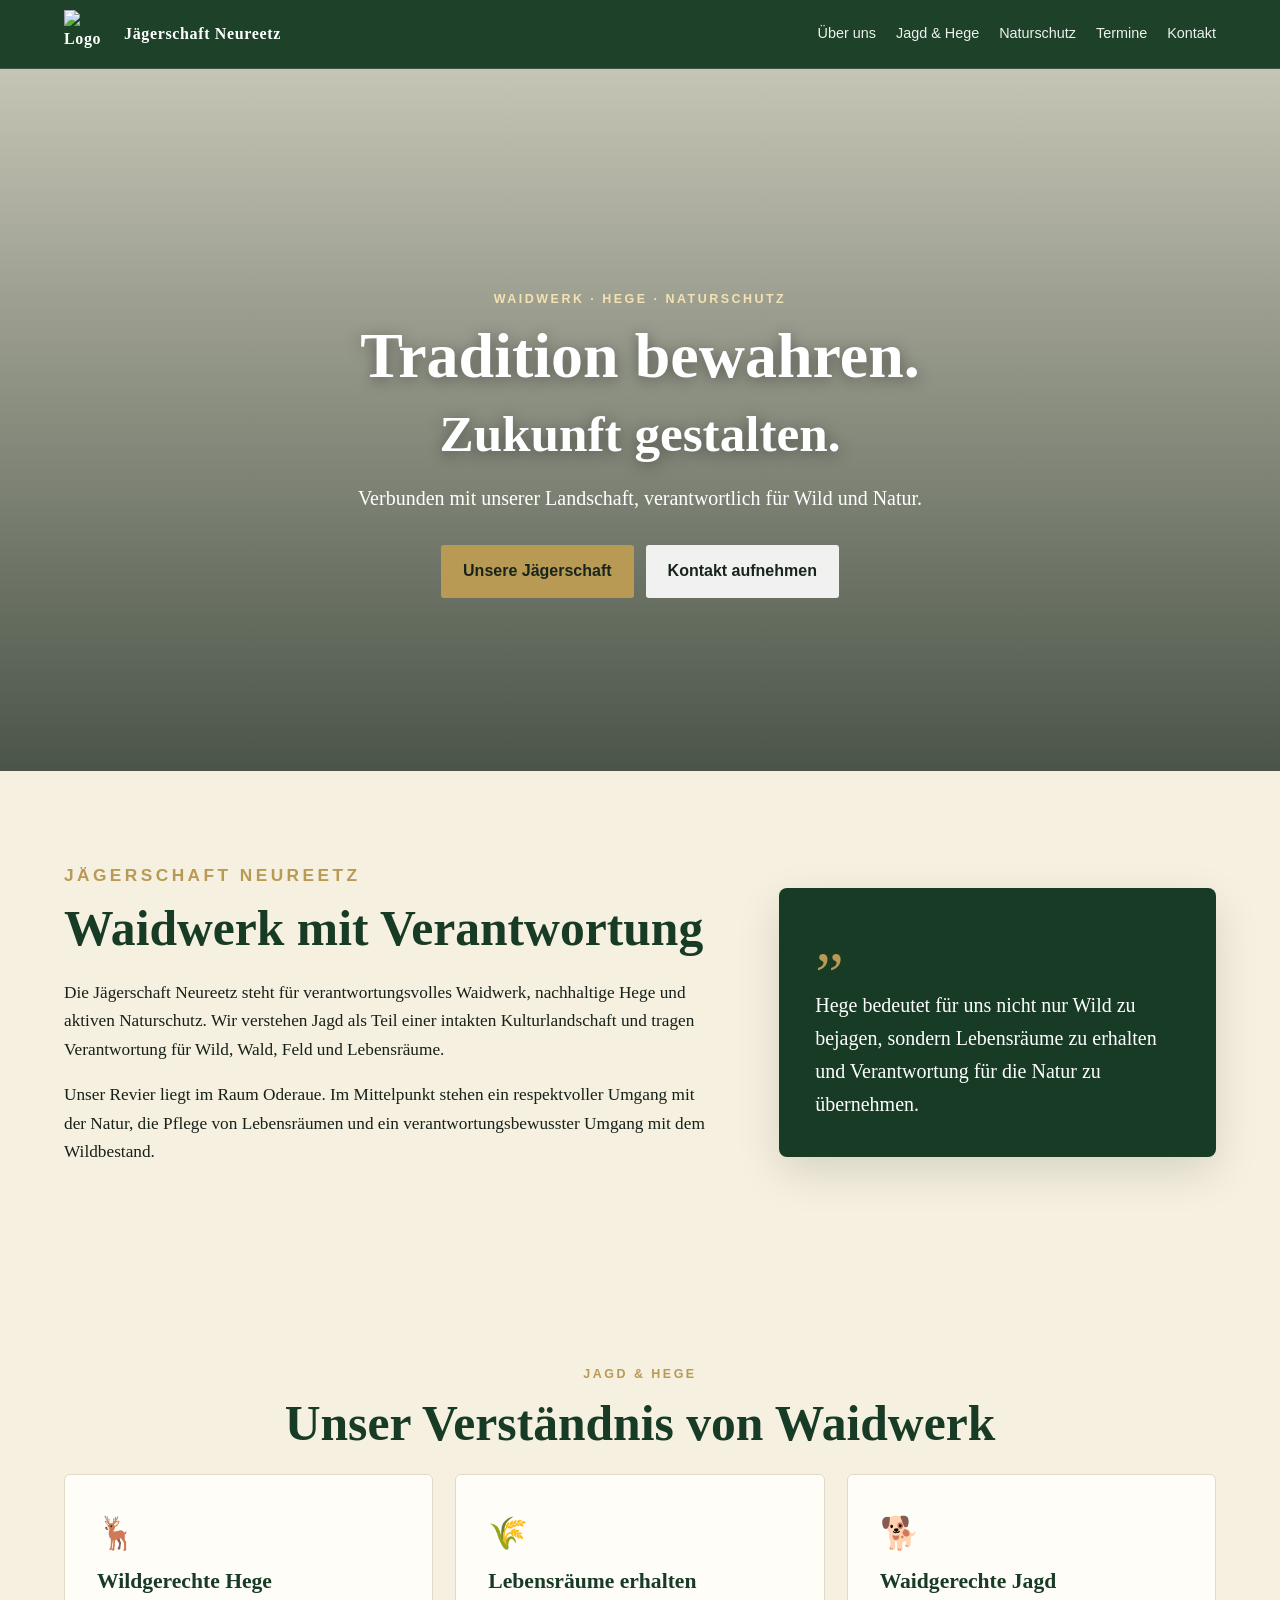
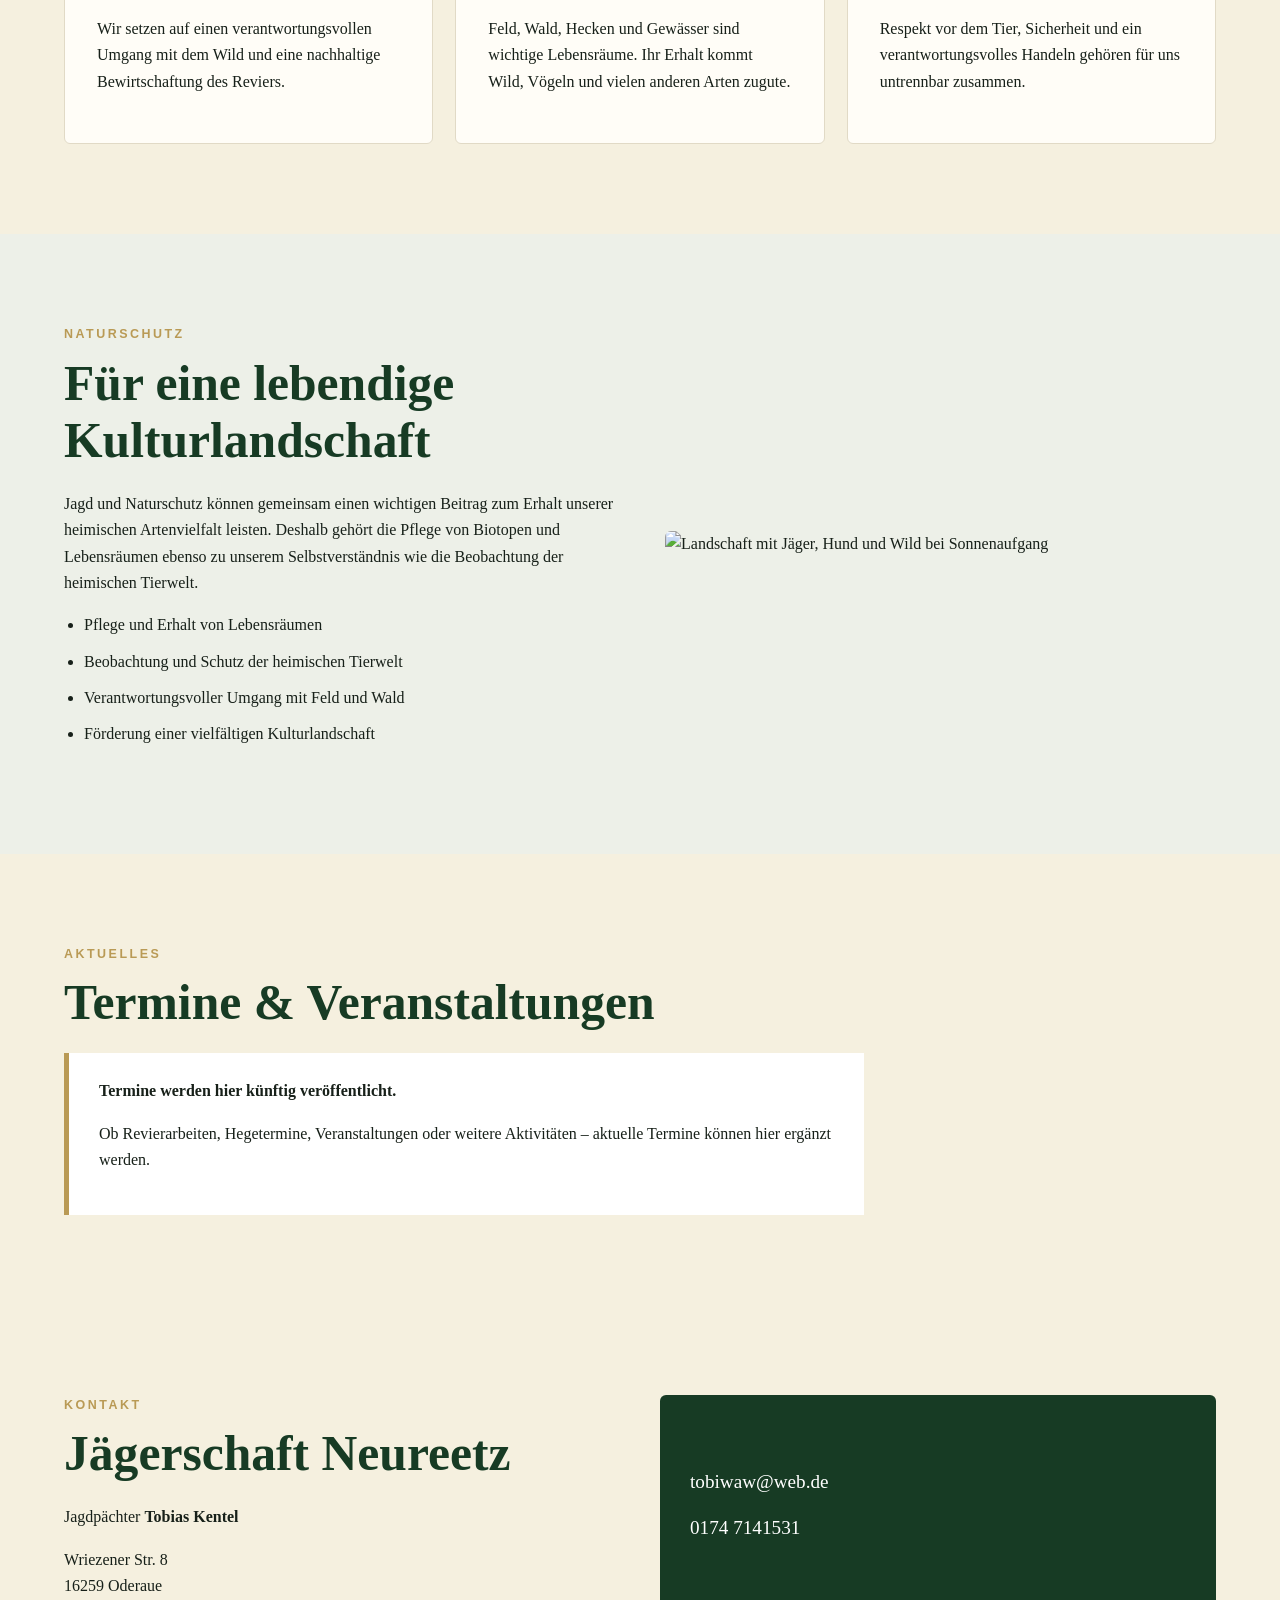
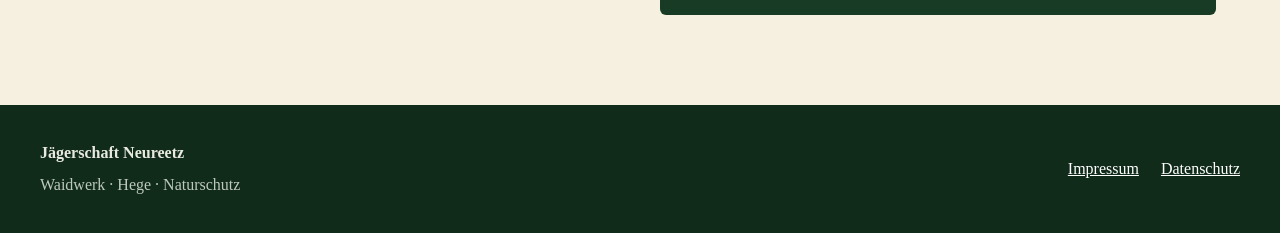
==== index.html @ e92ba6ed "Add files via upload" ====
<!doctype html>
<html lang="de">
<head>
  <meta charset="utf-8">
  <meta name="viewport" content="width=device-width, initial-scale=1">
  <meta name="description" content="Jägerschaft Neureetz – Waidwerk, Hege und Naturschutz in Oderaue.">
  <title>Jägerschaft Neureetz | Waidwerk · Hege · Naturschutz</title>
  <link rel="stylesheet" href="style.css">
</head>
<body>
<header class="site-header">
  <div class="nav-wrap">
    <a class="brand" href="#start">
      <img src="assets/logo.png" alt="Logo der Jägerschaft Neureetz">
      <span>Jägerschaft Neureetz</span>
    </a>
    <nav aria-label="Hauptnavigation">
      <a href="#ueber-uns">Über uns</a>
      <a href="#hege">Jagd &amp; Hege</a>
      <a href="#naturschutz">Naturschutz</a>
      <a href="#termine">Termine</a>
      <a href="#kontakt">Kontakt</a>
    </nav>
  </div>
</header>

<main>
<section id="start" class="hero">
  <div class="hero-overlay"></div>
  <div class="hero-content">
    <img class="hero-logo" src="assets/logo.png" alt="">
    <p class="eyebrow">WAIDWERK · HEGE · NATURSCHUTZ</p>
    <h1>Tradition bewahren.<br><span>Zukunft gestalten.</span></h1>
    <p class="lead">Verbunden mit unserer Landschaft, verantwortlich für Wild und Natur.</p>
    <div class="buttons">
      <a class="button" href="#ueber-uns">Unsere Jägerschaft</a>
      <a class="button button-light" href="#kontakt">Kontakt aufnehmen</a>
    </div>
  </div>
</section>

<section id="ueber-uns" class="section intro">
  <div>
    <p class="eyebrow">Jägerschaft Neureetz</p>
    <h2>Waidwerk mit Verantwortung</h2>
    <p>Die Jägerschaft Neureetz steht für verantwortungsvolles Waidwerk, nachhaltige Hege und aktiven Naturschutz. Wir verstehen Jagd als Teil einer intakten Kulturlandschaft und tragen Verantwortung für Wild, Wald, Feld und Lebensräume.</p>
    <p>Unser Revier liegt im Raum Oderaue. Im Mittelpunkt stehen ein respektvoller Umgang mit der Natur, die Pflege von Lebensräumen und ein verantwortungsbewusster Umgang mit dem Wildbestand.</p>
  </div>
  <aside class="quote-card">
    <span>„</span>
    <p>Hege bedeutet für uns nicht nur Wild zu bejagen, sondern Lebensräume zu erhalten und Verantwortung für die Natur zu übernehmen.</p>
  </aside>
</section>

<section id="hege" class="section cards-section">
  <p class="eyebrow">Jagd &amp; Hege</p>
  <h2>Unser Verständnis von Waidwerk</h2>
  <div class="cards">
    <article class="card">
      <div class="icon">🦌</div>
      <h3>Wildgerechte Hege</h3>
      <p>Wir setzen auf einen verantwortungsvollen Umgang mit dem Wild und eine nachhaltige Bewirtschaftung des Reviers.</p>
    </article>
    <article class="card">
      <div class="icon">🌾</div>
      <h3>Lebensräume erhalten</h3>
      <p>Feld, Wald, Hecken und Gewässer sind wichtige Lebensräume. Ihr Erhalt kommt Wild, Vögeln und vielen anderen Arten zugute.</p>
    </article>
    <article class="card">
      <div class="icon">🐕</div>
      <h3>Waidgerechte Jagd</h3>
      <p>Respekt vor dem Tier, Sicherheit und ein verantwortungsvolles Handeln gehören für uns untrennbar zusammen.</p>
    </article>
  </div>
</section>

<section id="naturschutz" class="section nature">
  <div class="nature-text">
    <p class="eyebrow">Naturschutz</p>
    <h2>Für eine lebendige Kulturlandschaft</h2>
    <p>Jagd und Naturschutz können gemeinsam einen wichtigen Beitrag zum Erhalt unserer heimischen Artenvielfalt leisten. Deshalb gehört die Pflege von Biotopen und Lebensräumen ebenso zu unserem Selbstverständnis wie die Beobachtung der heimischen Tierwelt.</p>
    <ul>
      <li>Pflege und Erhalt von Lebensräumen</li>
      <li>Beobachtung und Schutz der heimischen Tierwelt</li>
      <li>Verantwortungsvoller Umgang mit Feld und Wald</li>
      <li>Förderung einer vielfältigen Kulturlandschaft</li>
    </ul>
  </div>
  <div class="nature-image">
    <img src="assets/hero.png" alt="Landschaft mit Jäger, Hund und Wild bei Sonnenaufgang">
  </div>
</section>

<section id="termine" class="section">
  <p class="eyebrow">Aktuelles</p>
  <h2>Termine &amp; Veranstaltungen</h2>
  <div class="notice">
    <strong>Termine werden hier künftig veröffentlicht.</strong>
    <p>Ob Revierarbeiten, Hegetermine, Veranstaltungen oder weitere Aktivitäten – aktuelle Termine können hier ergänzt werden.</p>
  </div>
</section>

<section id="kontakt" class="section contact">
  <div>
    <p class="eyebrow">Kontakt</p>
    <h2>Jägerschaft Neureetz</h2>
    <p>Jagdpächter <strong>Tobias Kentel</strong></p>
    <p>Wriezener Str. 8<br>16259 Oderaue</p>
  </div>
  <div class="contact-box">
    <a href="mailto:tobiwaw@web.de">tobiwaw@web.de</a>
    <a href="tel:+491747141531">0174 7141531</a>
  </div>
</section>
</main>

<footer>
  <div class="footer-wrap">
    <div>
      <strong>Jägerschaft Neureetz</strong>
      <p>Waidwerk · Hege · Naturschutz</p>
    </div>
    <div class="footer-links">
      <a href="impressum.html">Impressum</a>
      <a href="datenschutz.html">Datenschutz</a>
    </div>
  </div>
</footer>
</body>
</html>
---- style.css ----
:root{
  --green:#173b24;
  --green-2:#254d31;
  --cream:#f5f0df;
  --gold:#b99a55;
  --ink:#172019;
  --muted:#5d665e;
  --white:#fffdf7;
}
*{box-sizing:border-box}
html{scroll-behavior:smooth}
body{margin:0;color:var(--ink);background:var(--cream);font-family:Georgia,"Times New Roman",serif;line-height:1.65}
a{color:inherit}
.site-header{position:sticky;top:0;z-index:20;background:rgba(23,59,36,.97);color:white;border-bottom:1px solid rgba(255,255,255,.12)}
.nav-wrap{max-width:1200px;margin:auto;padding:10px 24px;display:flex;align-items:center;justify-content:space-between;gap:24px}
.brand{display:flex;align-items:center;gap:12px;text-decoration:none;font-weight:700;letter-spacing:.04em}
.brand img{width:48px;height:48px;object-fit:contain}
nav{display:flex;flex-wrap:wrap;gap:20px;font-family:Arial,sans-serif;font-size:.9rem}
nav a{text-decoration:none;opacity:.92}
nav a:hover{opacity:1;color:#ead9a5}
.hero{min-height:78vh;position:relative;display:grid;place-items:center;text-align:center;background:url("assets/hero.png") center/cover no-repeat;color:white}
.hero-overlay{position:absolute;inset:0;background:linear-gradient(180deg,rgba(8,24,13,.2),rgba(8,24,13,.72))}
.hero-content{position:relative;max-width:900px;padding:70px 24px}
.hero-logo{width:min(270px,55vw);filter:drop-shadow(0 5px 14px rgba(0,0,0,.45))}
.eyebrow{font-family:Arial,sans-serif;font-size:.78rem;letter-spacing:.2em;font-weight:700;text-transform:uppercase;color:var(--gold);margin:0 0 10px}
.hero .eyebrow{color:#f2e2b4;margin-top:20px}
h1,h2,h3{line-height:1.15;margin-top:0}
h1{font-size:clamp(2.3rem,5vw,4.7rem);margin-bottom:16px;text-shadow:0 3px 15px rgba(0,0,0,.4)}
h1 span{font-size:.8em}
h2{font-size:clamp(2rem,4vw,3.1rem);color:var(--green);margin-bottom:22px}
h3{color:var(--green);font-size:1.35rem}
.lead{font-size:1.25rem;max-width:700px;margin:0 auto 30px}
.buttons{display:flex;justify-content:center;gap:12px;flex-wrap:wrap}
.button{display:inline-block;padding:13px 22px;background:var(--gold);color:#18251b;text-decoration:none;font-family:Arial,sans-serif;font-weight:700;border-radius:3px}
.button-light{background:rgba(255,255,255,.9)}
.section{max-width:1200px;margin:auto;padding:90px 24px}
.intro{display:grid;grid-template-columns:1.5fr 1fr;gap:60px;align-items:center}
.intro p{font-size:1.08rem}
.quote-card{background:var(--green);color:white;padding:36px;border-radius:8px;box-shadow:0 15px 45px rgba(0,0,0,.12)}
.quote-card span{font-size:4rem;line-height:.5;color:var(--gold)}
.quote-card p{font-size:1.25rem;margin-bottom:0}
.cards-section{text-align:center}
.cards{display:grid;grid-template-columns:repeat(3,1fr);gap:22px;text-align:left}
.card{background:var(--white);padding:32px;border:1px solid #e1dac6;border-radius:6px}
.icon{font-size:2rem;margin-bottom:10px}
.nature{display:grid;grid-template-columns:1fr 1fr;gap:50px;align-items:center;background:#edf0e8;max-width:none;padding-left:max(24px,calc((100vw - 1200px)/2 + 24px));padding-right:max(24px,calc((100vw - 1200px)/2 + 24px))}
.nature-text ul{padding-left:20px}
.nature-text li{margin:10px 0}
.nature-image img{width:100%;height:100%;max-height:520px;object-fit:cover;border-radius:6px}
.notice{background:white;border-left:5px solid var(--gold);padding:25px 30px;max-width:800px}
.contact{display:grid;grid-template-columns:1fr 1fr;gap:40px}
.contact-box{background:var(--green);color:white;padding:30px;border-radius:6px;display:flex;flex-direction:column;justify-content:center;gap:14px}
.contact-box a{font-size:1.2rem;color:white;text-decoration:none}
footer{background:#102b1a;color:#e9eadf;padding:35px 24px}
.footer-wrap{max-width:1200px;margin:auto;display:flex;justify-content:space-between;gap:30px}
.footer-wrap p{margin:5px 0 0;color:#bfc8bf}
.footer-links{display:flex;gap:22px;align-items:center}
.footer-links a{color:white}
@media(max-width:800px){
  .nav-wrap{align-items:flex-start}.brand span{display:none}nav{gap:10px;font-size:.78rem}
  .hero{min-height:72vh}.intro,.nature,.contact{grid-template-columns:1fr}
  .cards{grid-template-columns:1fr}.section{padding:65px 20px}
  .footer-wrap{flex-direction:column}.footer-links{align-items:flex-start}
}
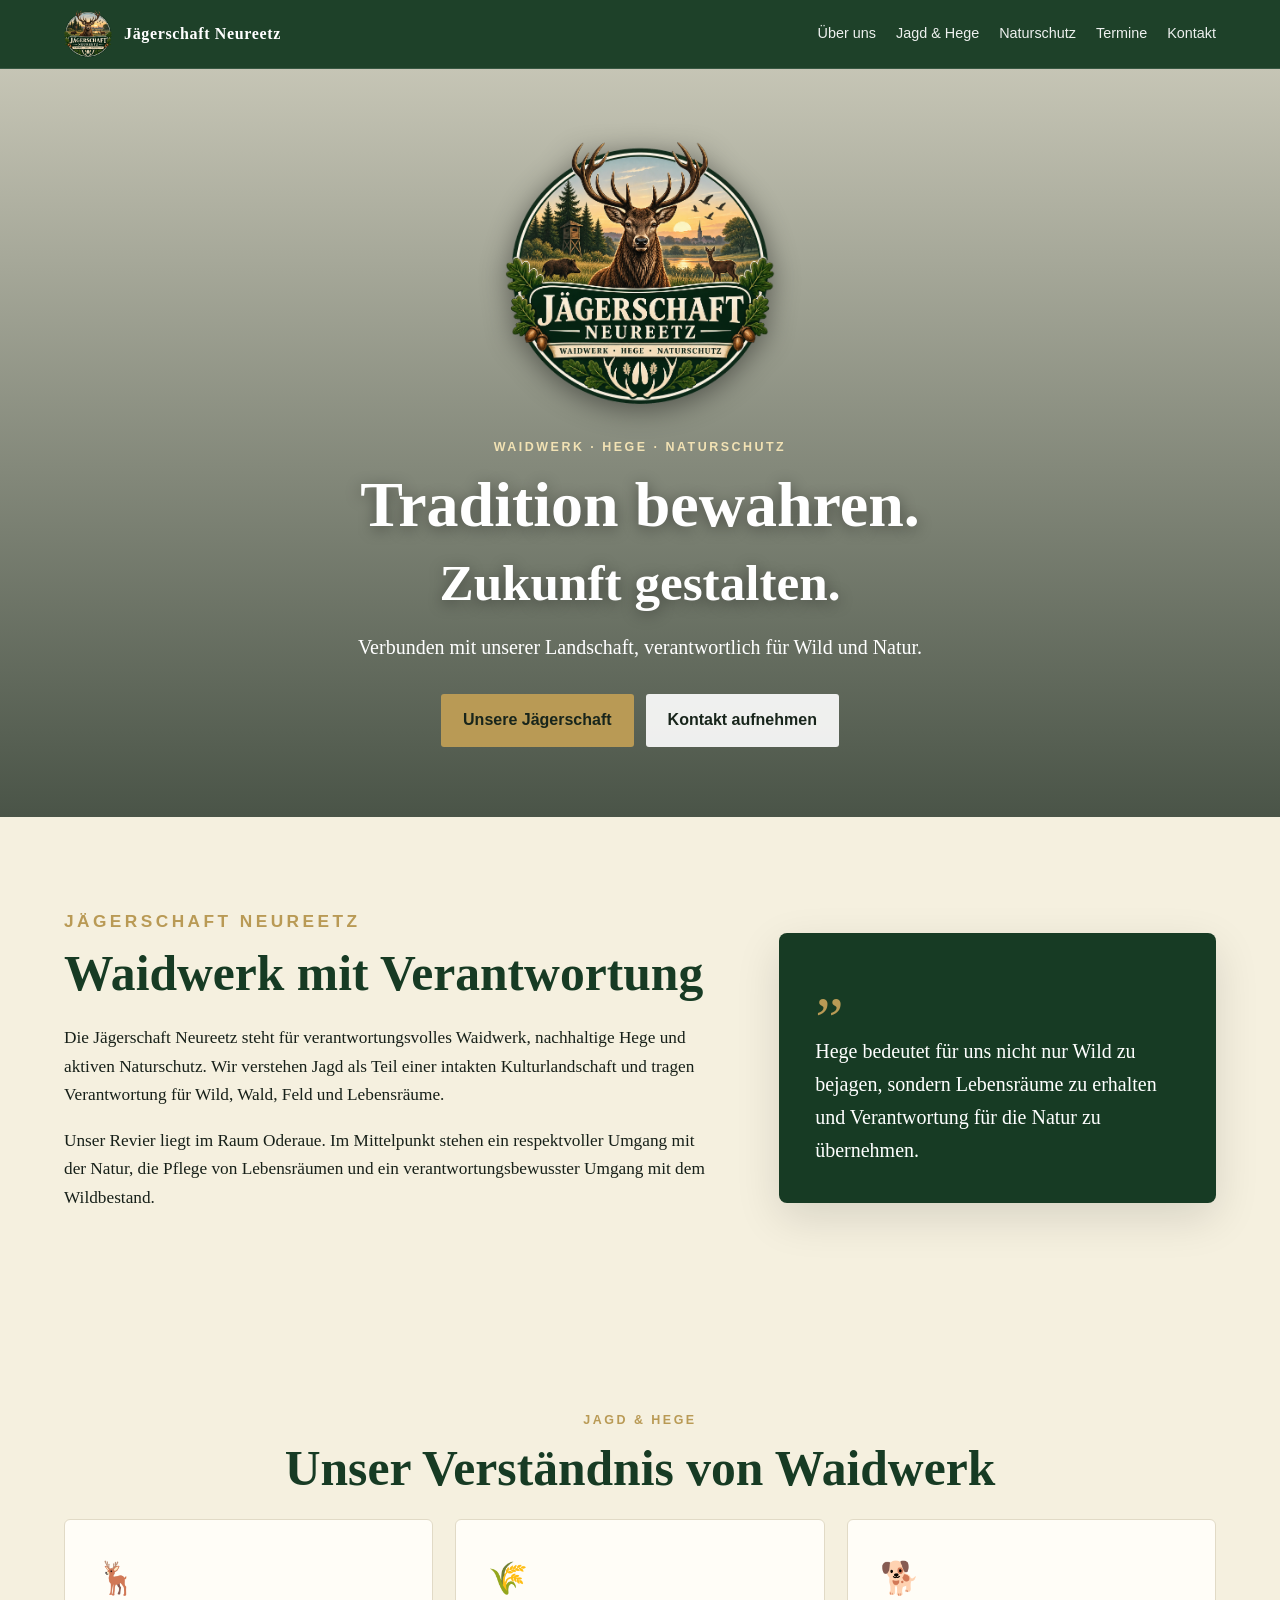
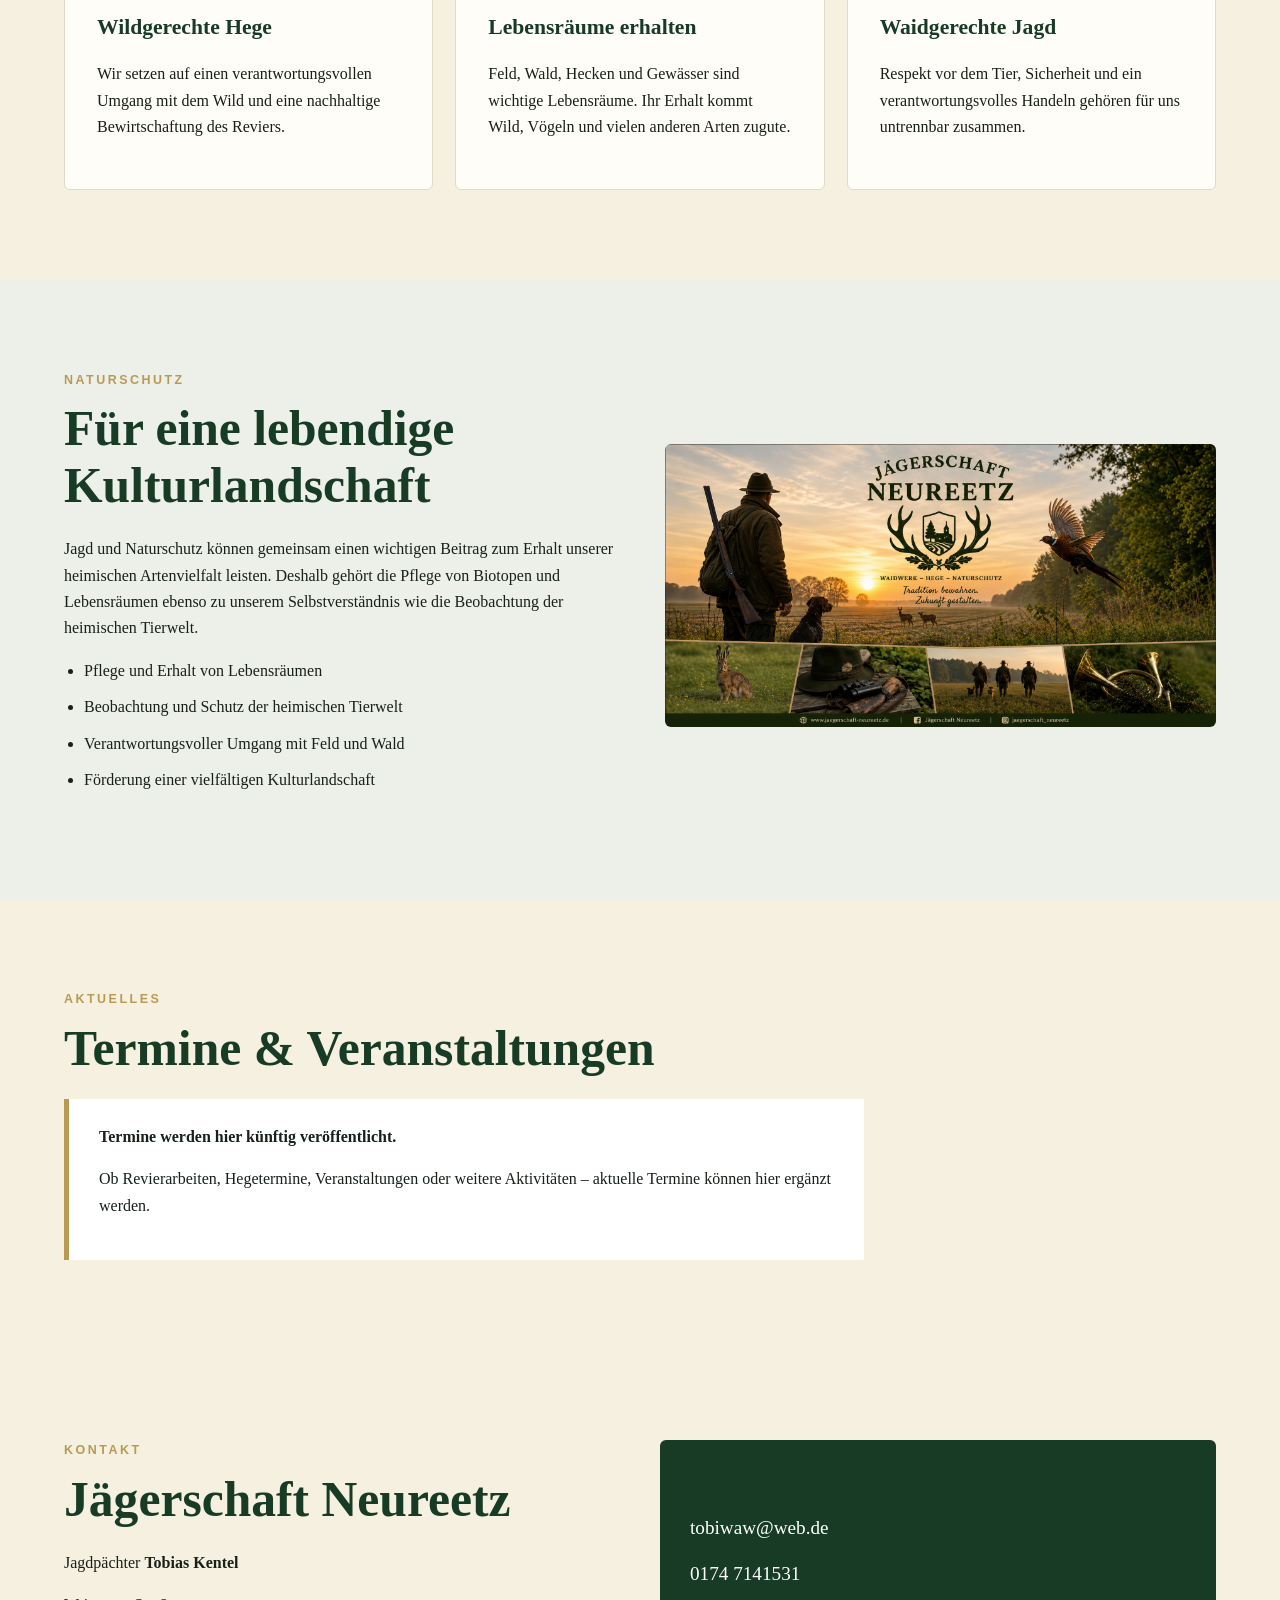
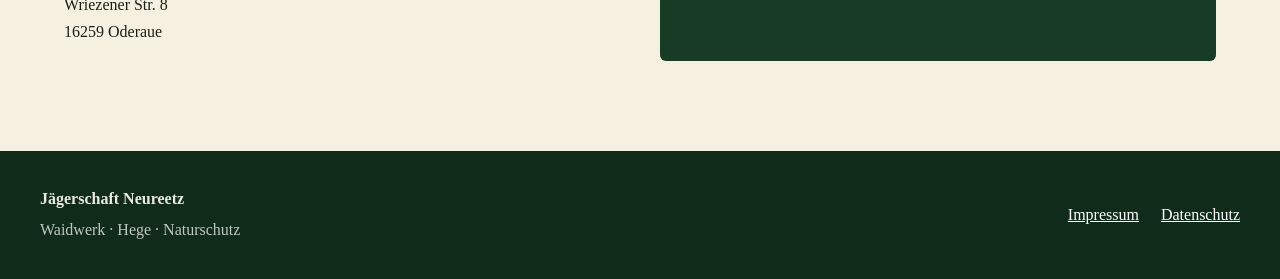
==== commit 9cb82253: "Add files via upload" ====
--- a/index.html
+++ b/index.html
@@ -11,7 +11,7 @@
 <header class="site-header">
   <div class="nav-wrap">
     <a class="brand" href="#start">
-      <img src="assets/logo.png" alt="Logo der Jägerschaft Neureetz">
+      <img src="logo.png" alt="Logo der Jägerschaft Neureetz">
       <span>Jägerschaft Neureetz</span>
     </a>
     <nav aria-label="Hauptnavigation">
@@ -28,7 +28,7 @@
 <section id="start" class="hero">
   <div class="hero-overlay"></div>
   <div class="hero-content">
-    <img class="hero-logo" src="assets/logo.png" alt="">
+    <img class="hero-logo" src="logo.png" alt="">
     <p class="eyebrow">WAIDWERK · HEGE · NATURSCHUTZ</p>
     <h1>Tradition bewahren.<br><span>Zukunft gestalten.</span></h1>
     <p class="lead">Verbunden mit unserer Landschaft, verantwortlich für Wild und Natur.</p>
@@ -87,7 +87,7 @@
     </ul>
   </div>
   <div class="nature-image">
-    <img src="assets/hero.png" alt="Landschaft mit Jäger, Hund und Wild bei Sonnenaufgang">
+    <img src="hero.png" alt="Landschaft mit Jäger, Hund und Wild bei Sonnenaufgang">
   </div>
 </section>
 
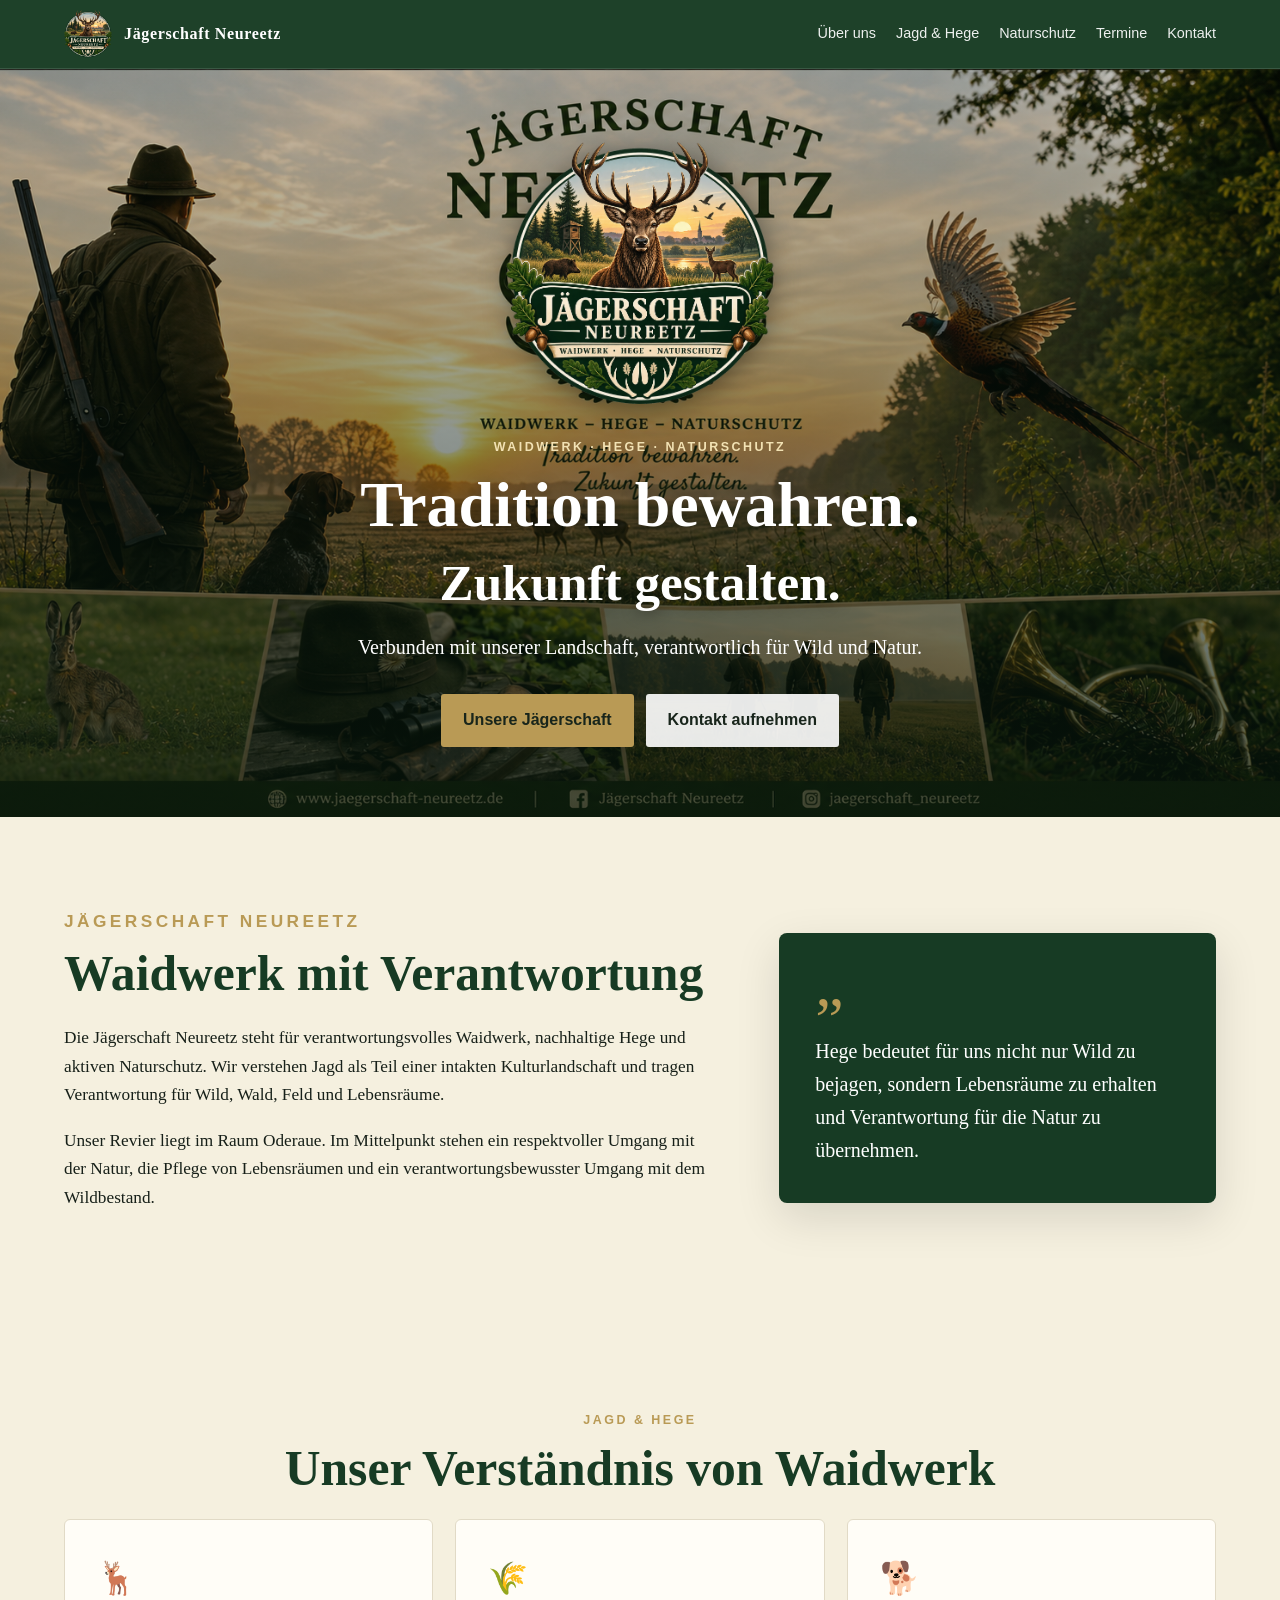
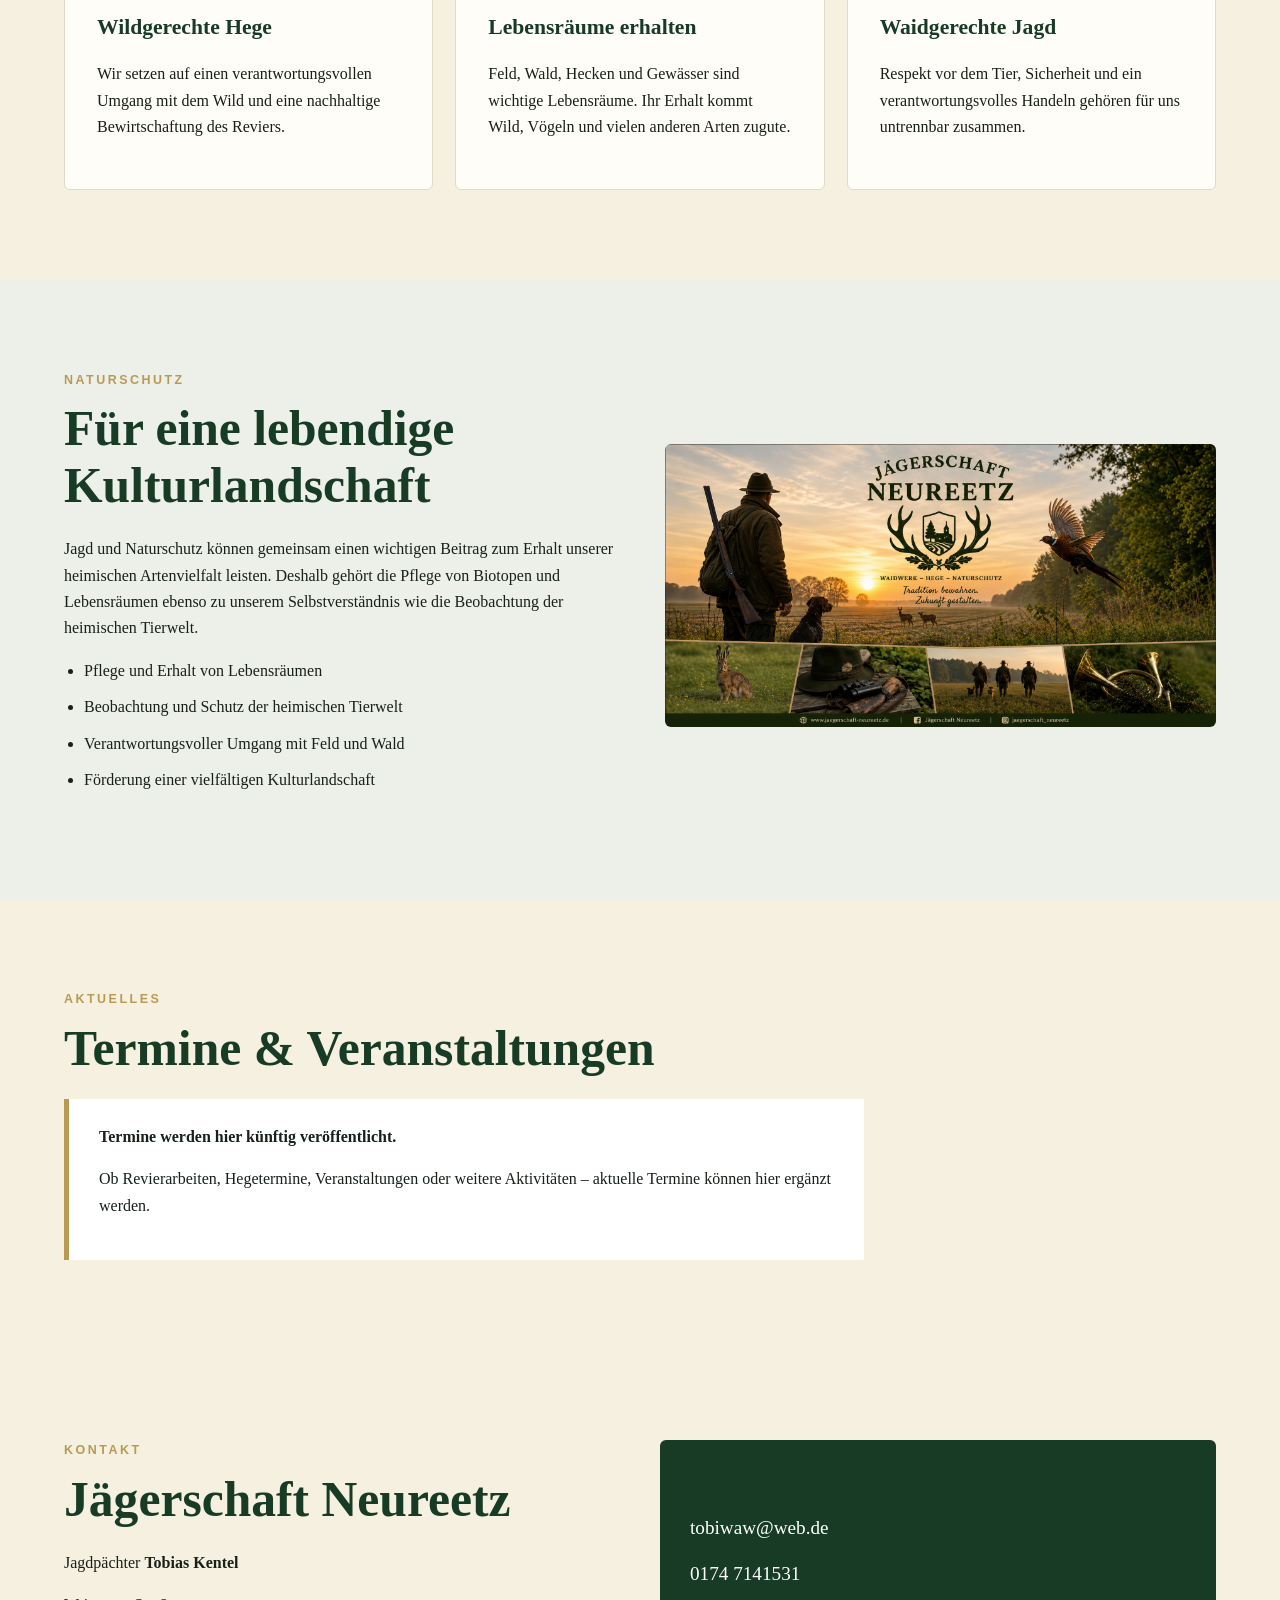
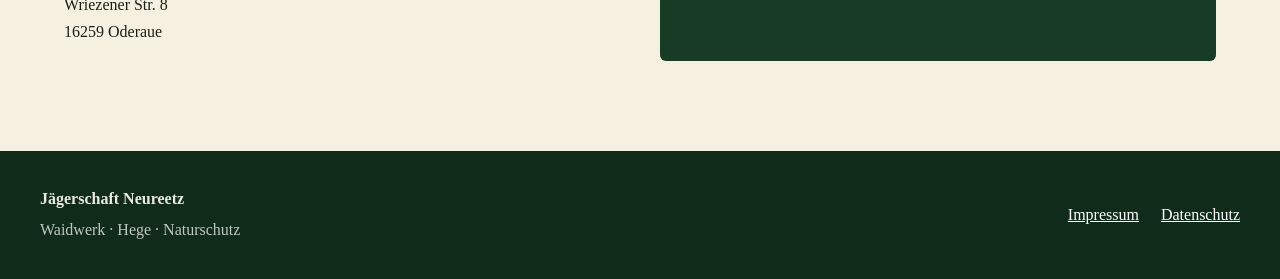
==== commit ccd839ae: "Add files via upload" ====
--- a/index.html
+++ b/index.html
@@ -5,7 +5,7 @@
   <meta name="viewport" content="width=device-width, initial-scale=1">
   <meta name="description" content="Jägerschaft Neureetz – Waidwerk, Hege und Naturschutz in Oderaue.">
   <title>Jägerschaft Neureetz | Waidwerk · Hege · Naturschutz</title>
-  <link rel="stylesheet" href="style.css">
+  <link rel="stylesheet" href="style.css?v=2">
 </head>
 <body>
 <header class="site-header">
@@ -26,6 +26,7 @@
 
 <main>
 <section id="start" class="hero">
+  <img class="hero-bg" src="hero.png" alt="" aria-hidden="true">
   <div class="hero-overlay"></div>
   <div class="hero-content">
     <img class="hero-logo" src="logo.png" alt="">
--- a/style.css
+++ b/style.css
@@ -19,8 +19,8 @@
 nav a{text-decoration:none;opacity:.92}
 nav a:hover{opacity:1;color:#ead9a5}
 .hero{min-height:78vh;position:relative;display:grid;place-items:center;text-align:center;background:url("assets/hero.png") center/cover no-repeat;color:white}
-.hero-overlay{position:absolute;inset:0;background:linear-gradient(180deg,rgba(8,24,13,.2),rgba(8,24,13,.72))}
-.hero-content{position:relative;max-width:900px;padding:70px 24px}
+.hero-bg{position:absolute;inset:0;width:100%;height:100%;object-fit:cover;object-position:center;z-index:0}.hero-overlay{position:absolute;inset:0;background:linear-gradient(180deg,rgba(8,24,13,.2),rgba(8,24,13,.72))}
+.hero-overlay{z-index:1}.hero-content{position:relative;z-index:2;max-width:900px;padding:70px 24px}
 .hero-logo{width:min(270px,55vw);filter:drop-shadow(0 5px 14px rgba(0,0,0,.45))}
 .eyebrow{font-family:Arial,sans-serif;font-size:.78rem;letter-spacing:.2em;font-weight:700;text-transform:uppercase;color:var(--gold);margin:0 0 10px}
 .hero .eyebrow{color:#f2e2b4;margin-top:20px}
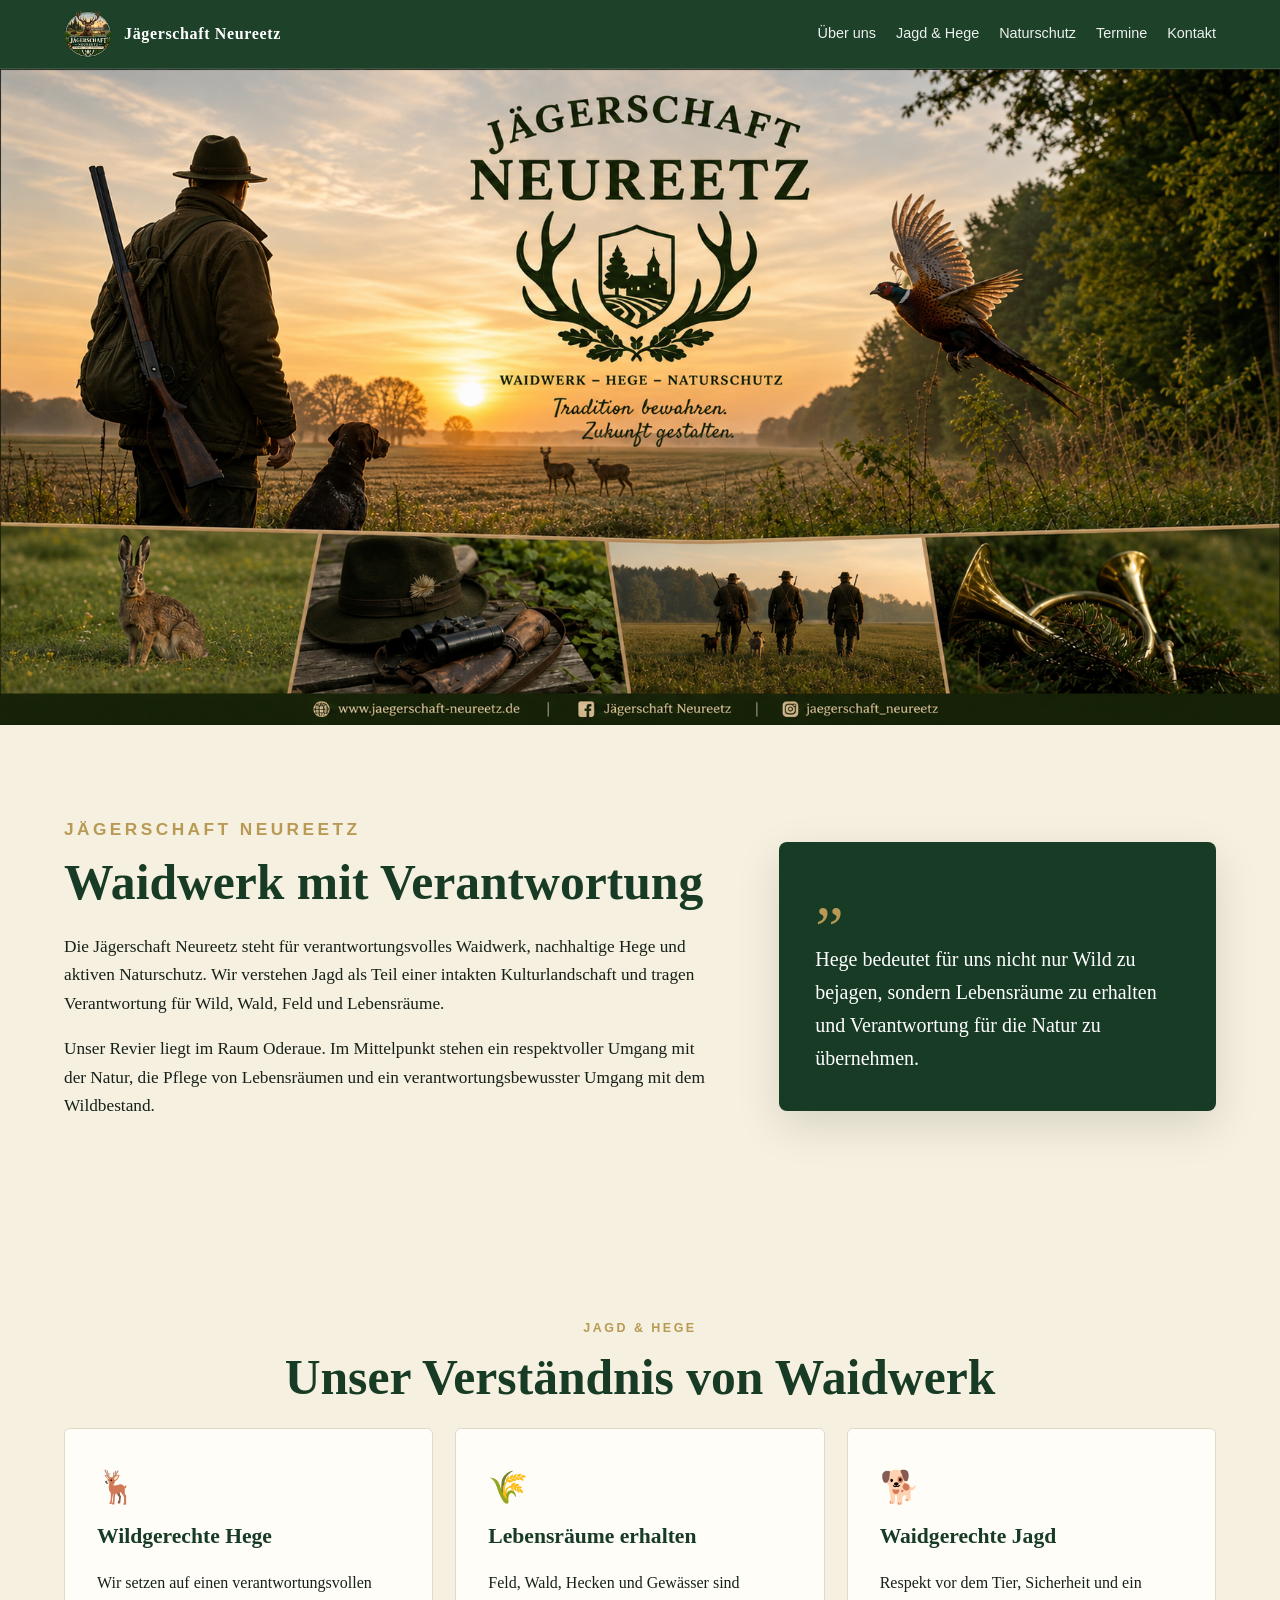
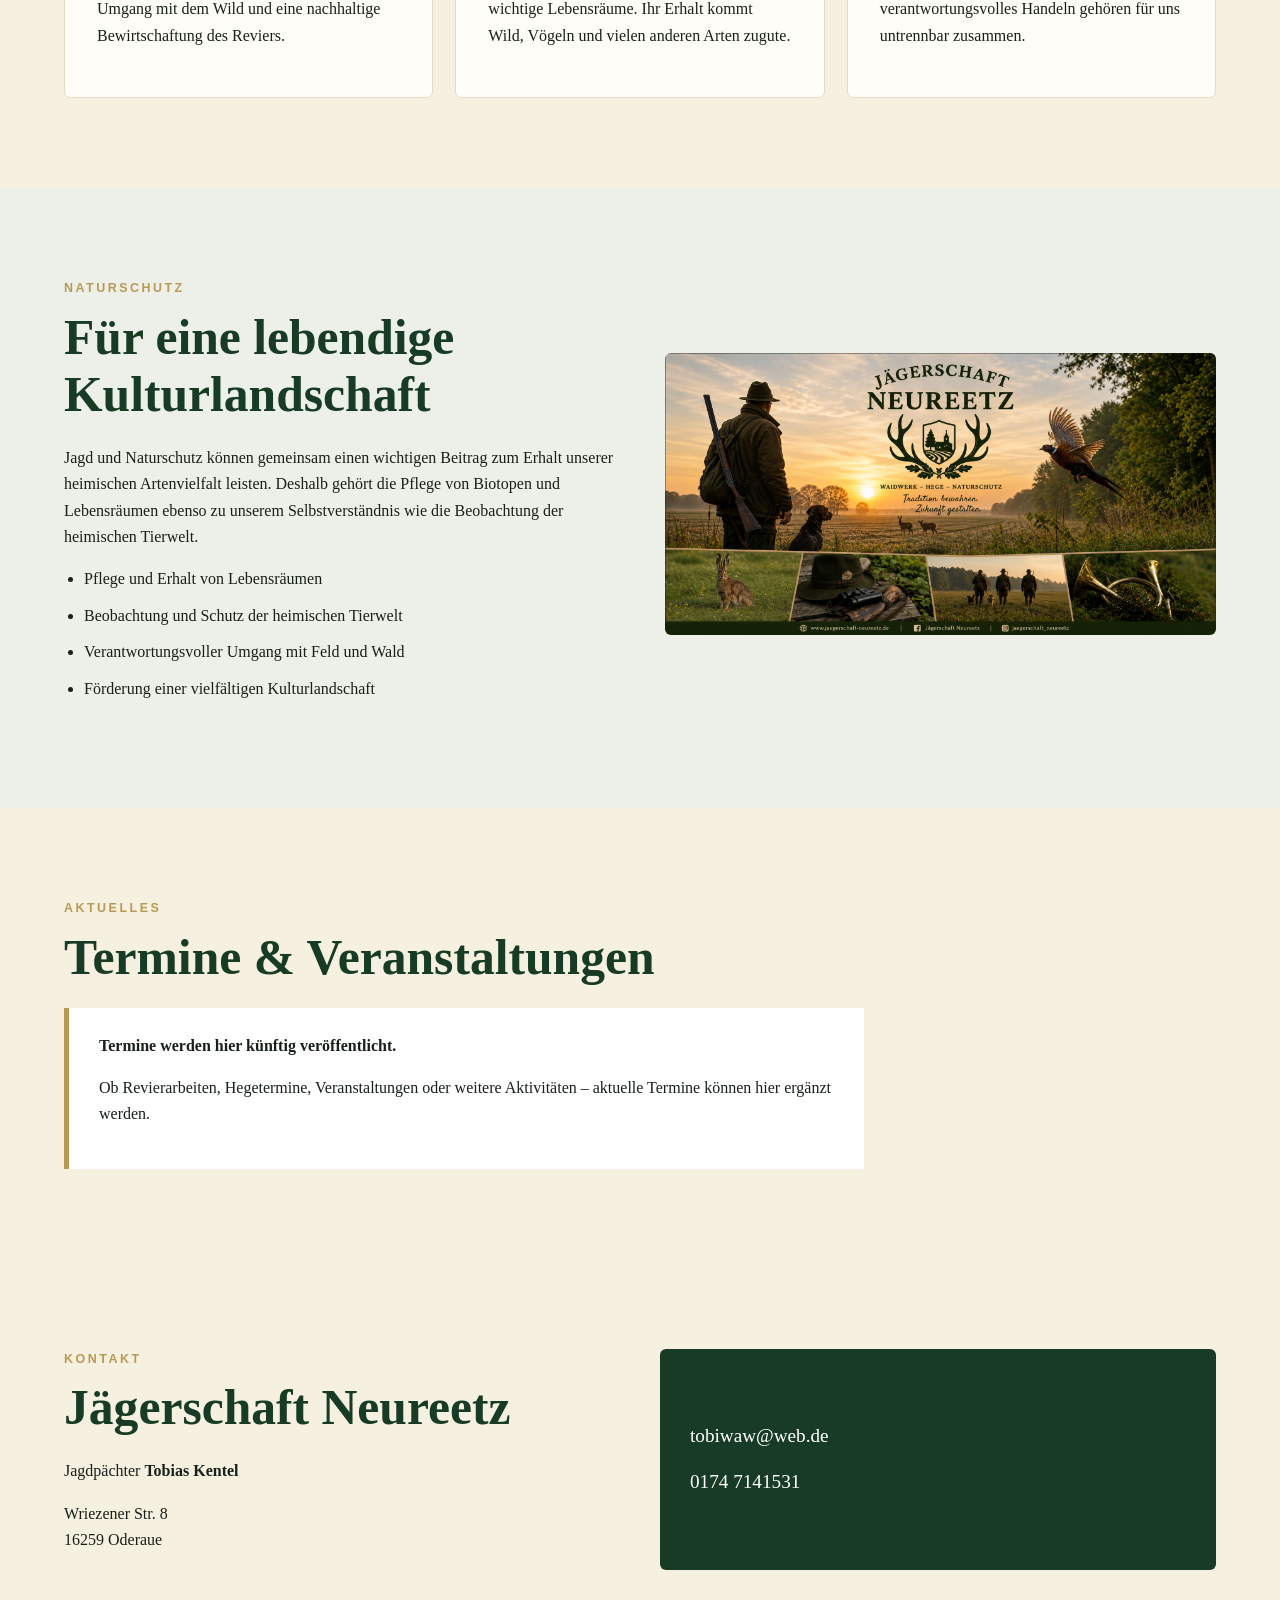
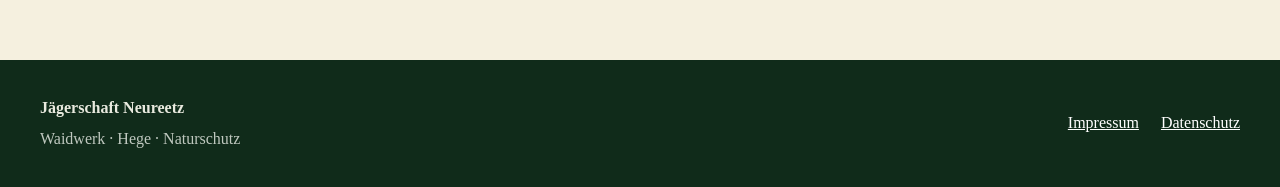
==== commit 5b6bfa72: "Add files via upload" ====
--- a/index.html
+++ b/index.html
@@ -5,7 +5,7 @@
   <meta name="viewport" content="width=device-width, initial-scale=1">
   <meta name="description" content="Jägerschaft Neureetz – Waidwerk, Hege und Naturschutz in Oderaue.">
   <title>Jägerschaft Neureetz | Waidwerk · Hege · Naturschutz</title>
-  <link rel="stylesheet" href="style.css?v=2">
+  <link rel="stylesheet" href="style.css?v=3">
 </head>
 <body>
 <header class="site-header">
@@ -26,18 +26,7 @@
 
 <main>
 <section id="start" class="hero">
-  <img class="hero-bg" src="hero.png" alt="" aria-hidden="true">
-  <div class="hero-overlay"></div>
-  <div class="hero-content">
-    <img class="hero-logo" src="logo.png" alt="">
-    <p class="eyebrow">WAIDWERK · HEGE · NATURSCHUTZ</p>
-    <h1>Tradition bewahren.<br><span>Zukunft gestalten.</span></h1>
-    <p class="lead">Verbunden mit unserer Landschaft, verantwortlich für Wild und Natur.</p>
-    <div class="buttons">
-      <a class="button" href="#ueber-uns">Unsere Jägerschaft</a>
-      <a class="button button-light" href="#kontakt">Kontakt aufnehmen</a>
-    </div>
-  </div>
+  <img class="hero-bg" src="hero.png" alt="Jägerschaft Neureetz – Waidwerk, Hege und Naturschutz">
 </section>
 
 <section id="ueber-uns" class="section intro">
--- a/style.css
+++ b/style.css
@@ -18,21 +18,12 @@
 nav{display:flex;flex-wrap:wrap;gap:20px;font-family:Arial,sans-serif;font-size:.9rem}
 nav a{text-decoration:none;opacity:.92}
 nav a:hover{opacity:1;color:#ead9a5}
-.hero{min-height:78vh;position:relative;display:grid;place-items:center;text-align:center;background:url("assets/hero.png") center/cover no-repeat;color:white}
-.hero-bg{position:absolute;inset:0;width:100%;height:100%;object-fit:cover;object-position:center;z-index:0}.hero-overlay{position:absolute;inset:0;background:linear-gradient(180deg,rgba(8,24,13,.2),rgba(8,24,13,.72))}
-.hero-overlay{z-index:1}.hero-content{position:relative;z-index:2;max-width:900px;padding:70px 24px}
-.hero-logo{width:min(270px,55vw);filter:drop-shadow(0 5px 14px rgba(0,0,0,.45))}
+.hero{position:relative;width:100%;overflow:hidden;background:#172019;line-height:0}
+.hero-bg{display:block;width:100%;height:auto;max-width:none;object-fit:contain;object-position:center}
 .eyebrow{font-family:Arial,sans-serif;font-size:.78rem;letter-spacing:.2em;font-weight:700;text-transform:uppercase;color:var(--gold);margin:0 0 10px}
-.hero .eyebrow{color:#f2e2b4;margin-top:20px}
 h1,h2,h3{line-height:1.15;margin-top:0}
-h1{font-size:clamp(2.3rem,5vw,4.7rem);margin-bottom:16px;text-shadow:0 3px 15px rgba(0,0,0,.4)}
-h1 span{font-size:.8em}
 h2{font-size:clamp(2rem,4vw,3.1rem);color:var(--green);margin-bottom:22px}
 h3{color:var(--green);font-size:1.35rem}
-.lead{font-size:1.25rem;max-width:700px;margin:0 auto 30px}
-.buttons{display:flex;justify-content:center;gap:12px;flex-wrap:wrap}
-.button{display:inline-block;padding:13px 22px;background:var(--gold);color:#18251b;text-decoration:none;font-family:Arial,sans-serif;font-weight:700;border-radius:3px}
-.button-light{background:rgba(255,255,255,.9)}
 .section{max-width:1200px;margin:auto;padding:90px 24px}
 .intro{display:grid;grid-template-columns:1.5fr 1fr;gap:60px;align-items:center}
 .intro p{font-size:1.08rem}
@@ -58,7 +49,7 @@
 .footer-links a{color:white}
 @media(max-width:800px){
   .nav-wrap{align-items:flex-start}.brand span{display:none}nav{gap:10px;font-size:.78rem}
-  .hero{min-height:72vh}.intro,.nature,.contact{grid-template-columns:1fr}
+  .hero{width:100%}.intro,.nature,.contact{grid-template-columns:1fr}
   .cards{grid-template-columns:1fr}.section{padding:65px 20px}
   .footer-wrap{flex-direction:column}.footer-links{align-items:flex-start}
 }
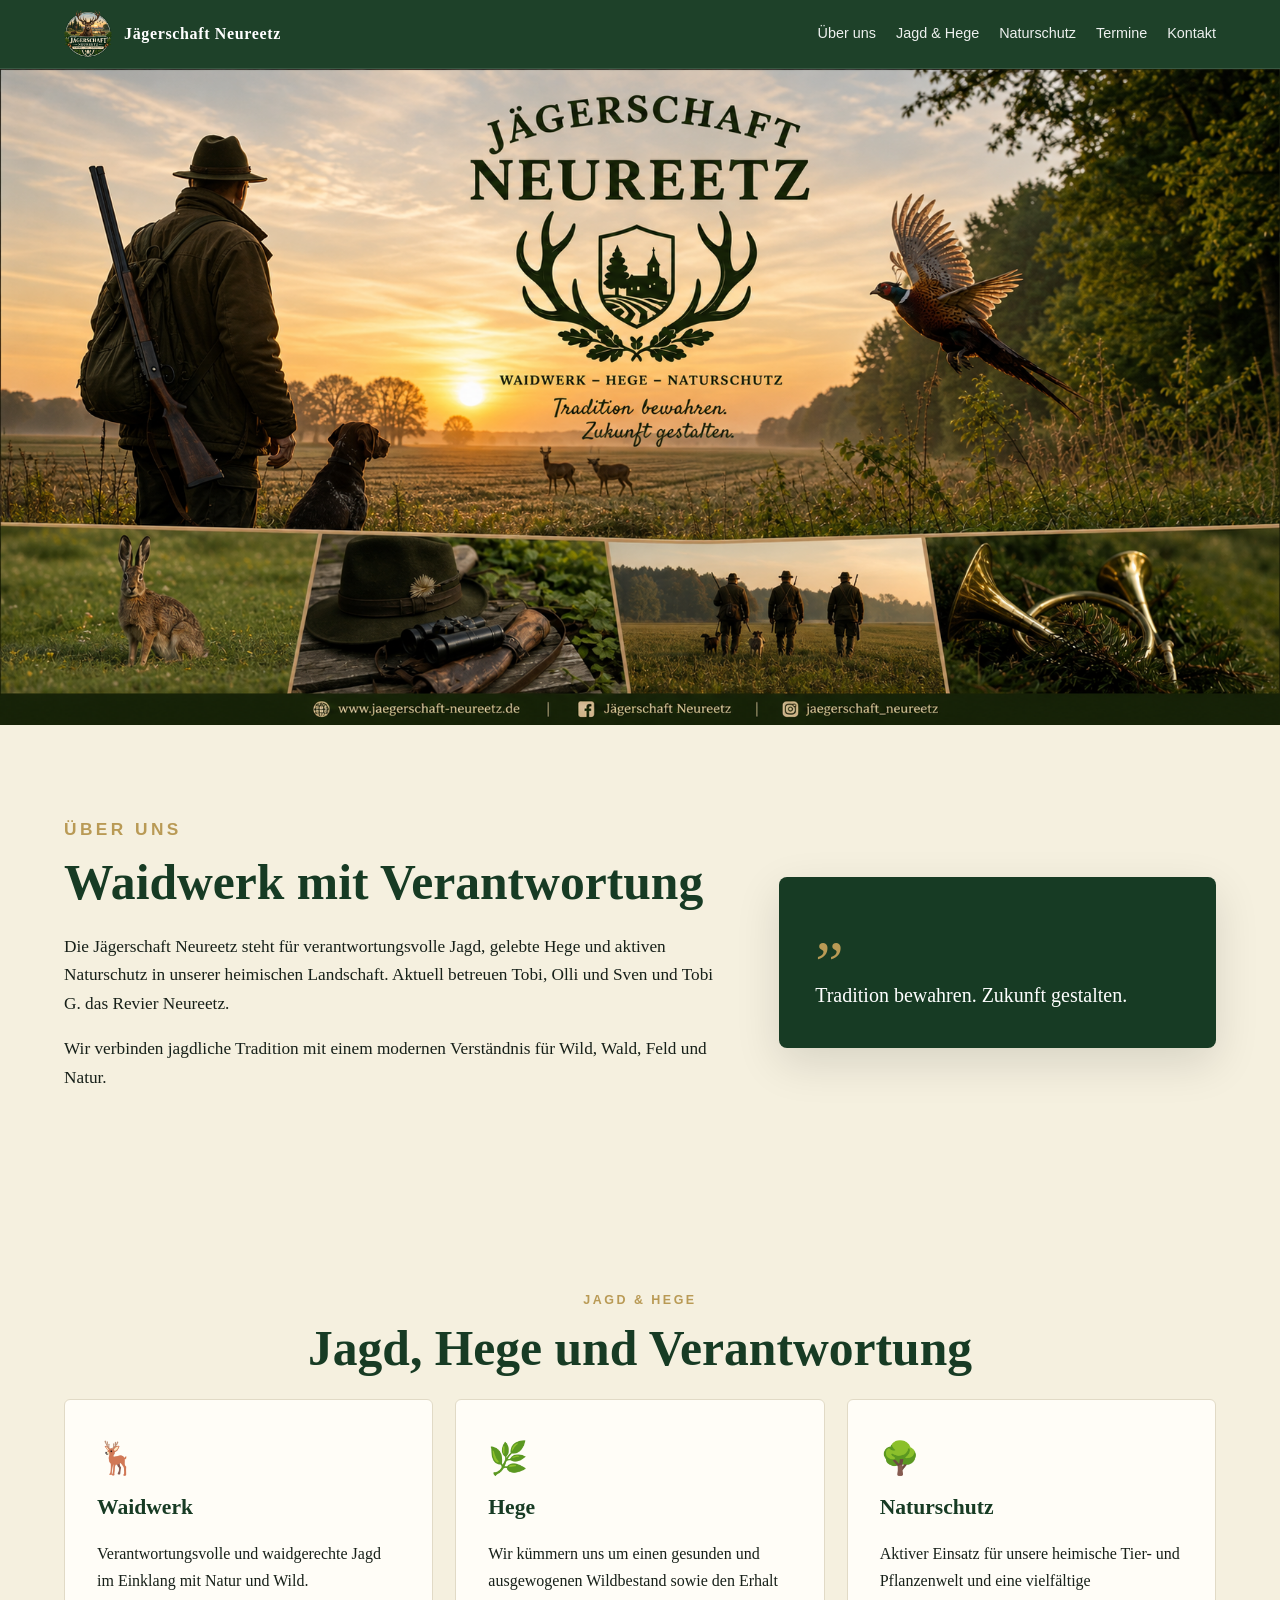
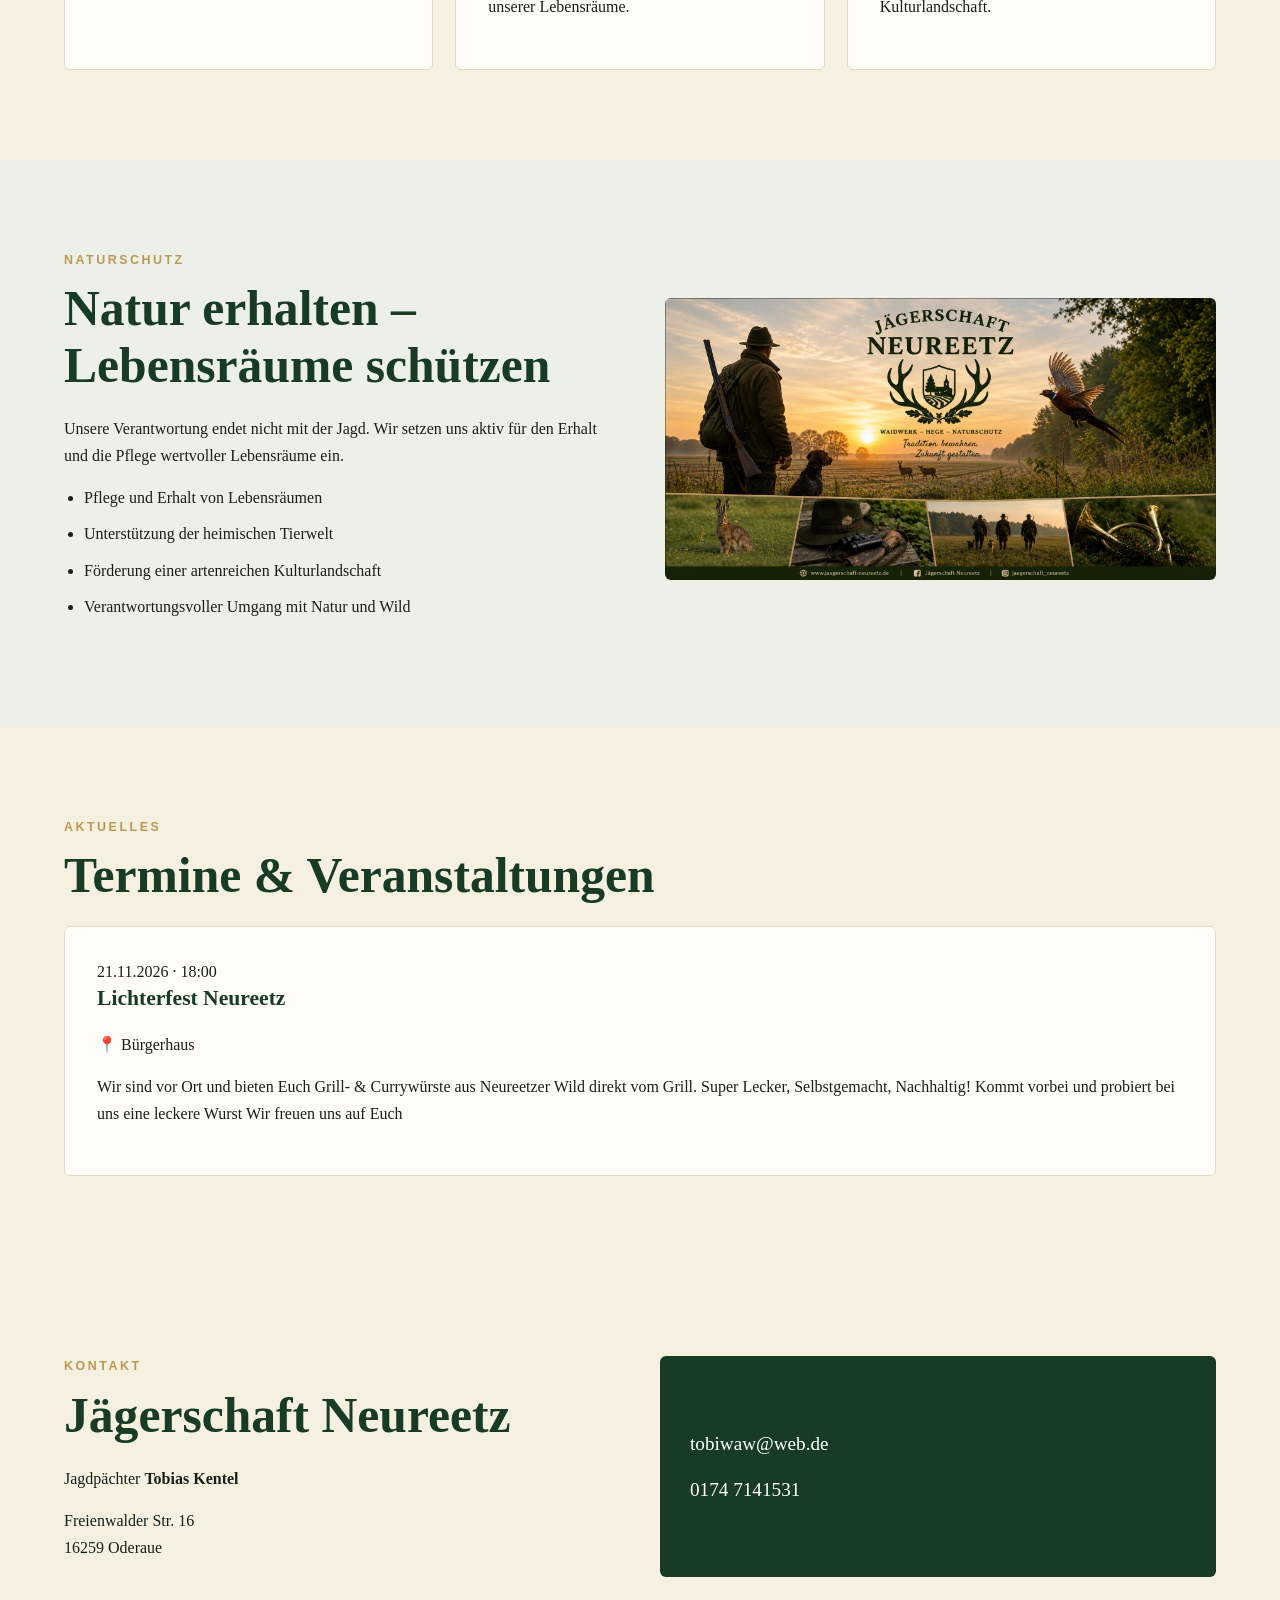
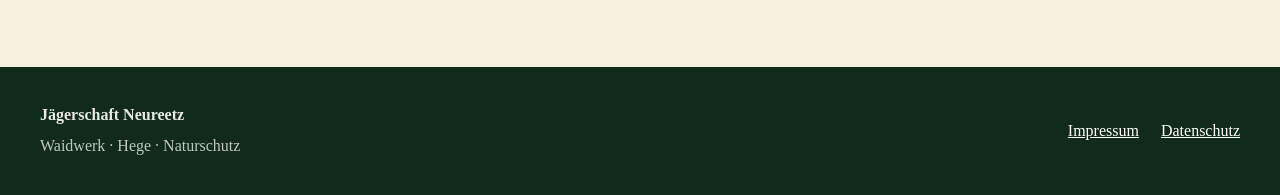
==== commit cf41cd2a: "Update index.html" ====
--- a/index.html
+++ b/index.html
@@ -5,15 +5,18 @@
   <meta name="viewport" content="width=device-width, initial-scale=1">
   <meta name="description" content="Jägerschaft Neureetz – Waidwerk, Hege und Naturschutz in Oderaue.">
   <title>Jägerschaft Neureetz | Waidwerk · Hege · Naturschutz</title>
-  <link rel="stylesheet" href="style.css?v=3">
+  <link rel="stylesheet" href="style.css?v=4">
 </head>
+
 <body>
+
 <header class="site-header">
   <div class="nav-wrap">
     <a class="brand" href="#start">
       <img src="logo.png" alt="Logo der Jägerschaft Neureetz">
       <span>Jägerschaft Neureetz</span>
     </a>
+
     <nav aria-label="Hauptnavigation">
       <a href="#ueber-uns">Über uns</a>
       <a href="#hege">Jagd &amp; Hege</a>
@@ -25,96 +28,291 @@
 </header>
 
 <main>
+
 <section id="start" class="hero">
-  <img class="hero-bg" src="hero.png" alt="Jägerschaft Neureetz – Waidwerk, Hege und Naturschutz">
+  <img class="hero-bg" src="hero.png"
+       alt="Jägerschaft Neureetz – Waidwerk, Hege und Naturschutz">
 </section>
 
 <section id="ueber-uns" class="section intro">
   <div>
-    <p class="eyebrow">Jägerschaft Neureetz</p>
-    <h2>Waidwerk mit Verantwortung</h2>
-    <p>Die Jägerschaft Neureetz steht für verantwortungsvolles Waidwerk, nachhaltige Hege und aktiven Naturschutz. Wir verstehen Jagd als Teil einer intakten Kulturlandschaft und tragen Verantwortung für Wild, Wald, Feld und Lebensräume.</p>
-    <p>Unser Revier liegt im Raum Oderaue. Im Mittelpunkt stehen ein respektvoller Umgang mit der Natur, die Pflege von Lebensräumen und ein verantwortungsbewusster Umgang mit dem Wildbestand.</p>
-  </div>
+    <p class="eyebrow" id="intro-eyebrow">Über uns</p>
+    <h2 id="intro-title">Waidwerk mit Verantwortung</h2>
+    <p id="intro-text1"></p>
+    <p id="intro-text2"></p>
+  </div>
+
   <aside class="quote-card">
     <span>„</span>
-    <p>Hege bedeutet für uns nicht nur Wild zu bejagen, sondern Lebensräume zu erhalten und Verantwortung für die Natur zu übernehmen.</p>
+    <p id="quote"></p>
   </aside>
 </section>
 
 <section id="hege" class="section cards-section">
   <p class="eyebrow">Jagd &amp; Hege</p>
-  <h2>Unser Verständnis von Waidwerk</h2>
-  <div class="cards">
-    <article class="card">
-      <div class="icon">🦌</div>
-      <h3>Wildgerechte Hege</h3>
-      <p>Wir setzen auf einen verantwortungsvollen Umgang mit dem Wild und eine nachhaltige Bewirtschaftung des Reviers.</p>
-    </article>
-    <article class="card">
-      <div class="icon">🌾</div>
-      <h3>Lebensräume erhalten</h3>
-      <p>Feld, Wald, Hecken und Gewässer sind wichtige Lebensräume. Ihr Erhalt kommt Wild, Vögeln und vielen anderen Arten zugute.</p>
-    </article>
-    <article class="card">
-      <div class="icon">🐕</div>
-      <h3>Waidgerechte Jagd</h3>
-      <p>Respekt vor dem Tier, Sicherheit und ein verantwortungsvolles Handeln gehören für uns untrennbar zusammen.</p>
-    </article>
-  </div>
+  <h2 id="hege-title">Jagd, Hege und Verantwortung</h2>
+
+  <div class="cards" id="hege-cards"></div>
 </section>
 
 <section id="naturschutz" class="section nature">
+
   <div class="nature-text">
     <p class="eyebrow">Naturschutz</p>
-    <h2>Für eine lebendige Kulturlandschaft</h2>
-    <p>Jagd und Naturschutz können gemeinsam einen wichtigen Beitrag zum Erhalt unserer heimischen Artenvielfalt leisten. Deshalb gehört die Pflege von Biotopen und Lebensräumen ebenso zu unserem Selbstverständnis wie die Beobachtung der heimischen Tierwelt.</p>
-    <ul>
-      <li>Pflege und Erhalt von Lebensräumen</li>
-      <li>Beobachtung und Schutz der heimischen Tierwelt</li>
-      <li>Verantwortungsvoller Umgang mit Feld und Wald</li>
-      <li>Förderung einer vielfältigen Kulturlandschaft</li>
-    </ul>
-  </div>
+    <h2 id="nature-title">Natur erhalten – Lebensräume schützen</h2>
+    <p id="nature-text"></p>
+
+    <ul id="nature-bullets"></ul>
+  </div>
+
   <div class="nature-image">
-    <img src="hero.png" alt="Landschaft mit Jäger, Hund und Wild bei Sonnenaufgang">
-  </div>
+    <img id="nature-image"
+         src="hero.png"
+         alt="Jägerschaft Neureetz – Natur und Landschaft">
+  </div>
+
 </section>
 
 <section id="termine" class="section">
+
   <p class="eyebrow">Aktuelles</p>
   <h2>Termine &amp; Veranstaltungen</h2>
-  <div class="notice">
-    <strong>Termine werden hier künftig veröffentlicht.</strong>
-    <p>Ob Revierarbeiten, Hegetermine, Veranstaltungen oder weitere Aktivitäten – aktuelle Termine können hier ergänzt werden.</p>
-  </div>
+
+  <div class="events-list" id="events-list">
+    <div class="notice">
+      <strong>Termine werden hier veröffentlicht.</strong>
+      <p>Aktuelle Termine können über die Website-Verwaltung ergänzt werden.</p>
+    </div>
+  </div>
+
 </section>
 
 <section id="kontakt" class="section contact">
+
   <div>
     <p class="eyebrow">Kontakt</p>
     <h2>Jägerschaft Neureetz</h2>
-    <p>Jagdpächter <strong>Tobias Kentel</strong></p>
-    <p>Wriezener Str. 8<br>16259 Oderaue</p>
-  </div>
+
+    <p>
+      Jagdpächter <strong id="contact-name">Tobias Kentel</strong>
+    </p>
+
+    <p id="contact-address"></p>
+  </div>
+
   <div class="contact-box">
-    <a href="mailto:tobiwaw@web.de">tobiwaw@web.de</a>
-    <a href="tel:+491747141531">0174 7141531</a>
-  </div>
-</section>
+    <a id="contact-email" href="mailto:tobiwaw@web.de">
+      tobiwaw@web.de
+    </a>
+
+    <a id="contact-phone" href="tel:+491747141531">
+      0174 7141531
+    </a>
+  </div>
+
+</section>
+
 </main>
 
 <footer>
   <div class="footer-wrap">
+
     <div>
       <strong>Jägerschaft Neureetz</strong>
       <p>Waidwerk · Hege · Naturschutz</p>
     </div>
+
     <div class="footer-links">
       <a href="impressum.html">Impressum</a>
       <a href="datenschutz.html">Datenschutz</a>
     </div>
+
   </div>
 </footer>
+
+
+<script>
+async function loadWebsiteContent() {
+
+  try {
+
+    const response = await fetch(
+      'content/site.json?v=' + Date.now()
+    );
+
+    if (!response.ok) {
+      throw new Error('site.json konnte nicht geladen werden');
+    }
+
+    const d = await response.json();
+
+
+    /* Über uns */
+
+    document.getElementById('intro-eyebrow').textContent =
+      d.introEyebrow || 'Über uns';
+
+    document.getElementById('intro-title').textContent =
+      d.introTitle || '';
+
+    document.getElementById('intro-text1').textContent =
+      d.introText1 || '';
+
+    document.getElementById('intro-text2').textContent =
+      d.introText2 || '';
+
+    document.getElementById('quote').textContent =
+      d.quote || '';
+
+
+    /* Jagd & Hege */
+
+    document.getElementById('hege-title').textContent =
+      d.hegeTitle || '';
+
+    const cards = document.getElementById('hege-cards');
+
+    cards.innerHTML = '';
+
+    (d.hegeCards || []).forEach(card => {
+
+      const article = document.createElement('article');
+      article.className = 'card';
+
+      article.innerHTML = `
+        <div class="icon">${card.icon || ''}</div>
+        <h3>${card.title || ''}</h3>
+        <p>${card.text || ''}</p>
+      `;
+
+      cards.appendChild(article);
+
+    });
+
+
+    /* Naturschutz */
+
+    document.getElementById('nature-title').textContent =
+      d.natureTitle || '';
+
+    document.getElementById('nature-text').textContent =
+      d.natureText || '';
+
+    if (d.natureImage) {
+      document.getElementById('nature-image').src =
+        d.natureImage;
+    }
+
+    const bullets = document.getElementById('nature-bullets');
+
+    bullets.innerHTML = '';
+
+    (d.natureBullets || []).forEach(text => {
+
+      const li = document.createElement('li');
+
+      li.textContent = text;
+
+      bullets.appendChild(li);
+
+    });
+
+
+    /* Kontakt */
+
+    document.getElementById('contact-name').textContent =
+      d.contactName || '';
+
+    const address =
+      (d.contactAddress || '').replace(/\n/g, '<br>');
+
+    document.getElementById('contact-address').innerHTML =
+      address;
+
+    document.getElementById('contact-email').textContent =
+      d.contactEmail || '';
+
+    document.getElementById('contact-email').href =
+      'mailto:' + (d.contactEmail || '');
+
+    document.getElementById('contact-phone').textContent =
+      d.contactPhone || '';
+
+    const phone =
+      (d.contactPhone || '').replace(/\s/g, '');
+
+    document.getElementById('contact-phone').href =
+      'tel:+49' + phone.replace(/^0/, '');
+
+
+    /* Termine */
+
+    const eventsList =
+      document.getElementById('events-list');
+
+    eventsList.innerHTML = '';
+
+    const events = d.events || [];
+
+    if (events.length === 0) {
+
+      eventsList.innerHTML = `
+        <div class="notice">
+          <strong>Termine werden hier veröffentlicht.</strong>
+          <p>
+            Aktuelle Termine können über die Website-Verwaltung
+            ergänzt werden.
+          </p>
+        </div>
+      `;
+
+    } else {
+
+      events.forEach(event => {
+
+        const article = document.createElement('article');
+
+        article.className = 'card event';
+
+        article.innerHTML = `
+
+          <div class="event-date">
+            ${event.date || ''}
+            ${event.time ? ' · ' + event.time : ''}
+          </div>
+
+          <h3>${event.title || ''}</h3>
+
+          ${
+            event.location
+              ? `<p class="event-location">📍 ${event.location}</p>`
+              : ''
+          }
+
+          ${
+            event.description
+              ? `<p class="event-description">${event.description}</p>`
+              : ''
+          }
+
+        `;
+
+        eventsList.appendChild(article);
+
+      });
+
+    }
+
+  } catch (error) {
+
+    console.error('Fehler beim Laden der Website-Inhalte:', error);
+
+  }
+
+}
+
+loadWebsiteContent();
+</script>
+
 </body>
 </html>
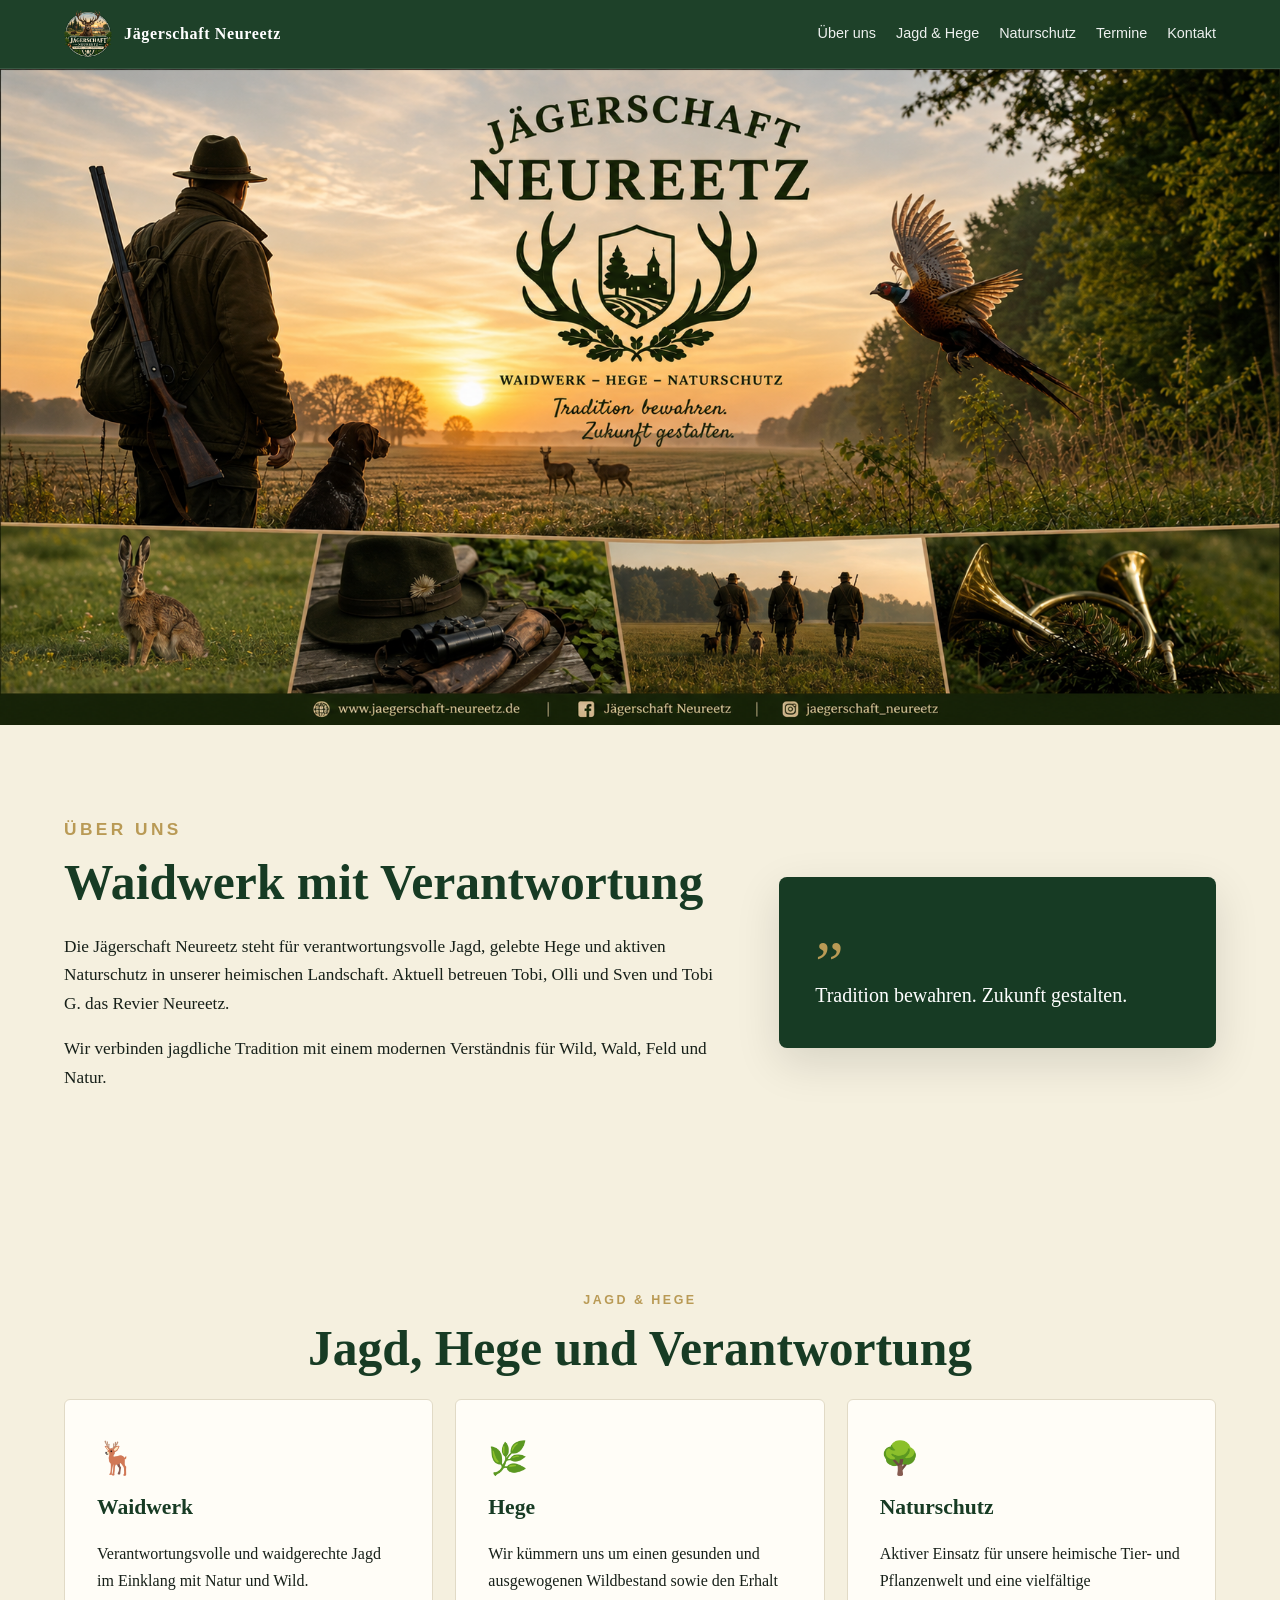
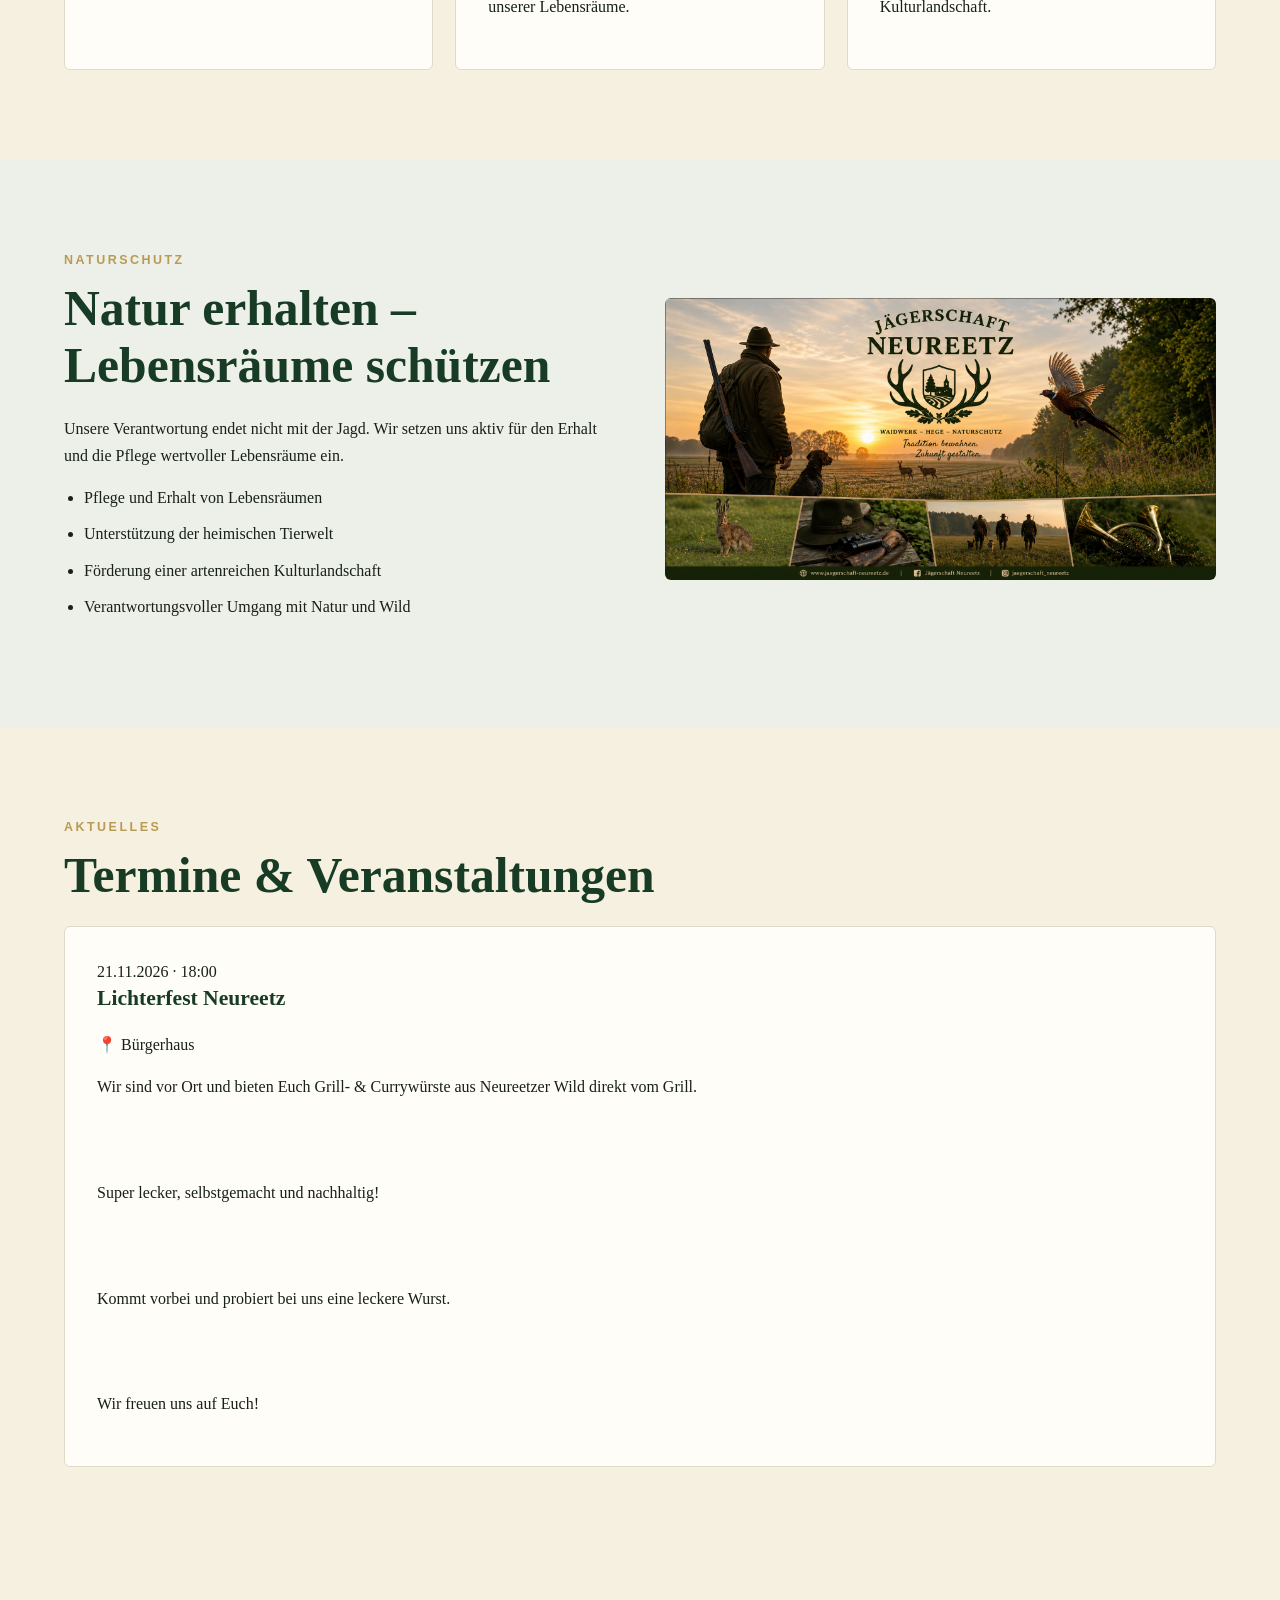
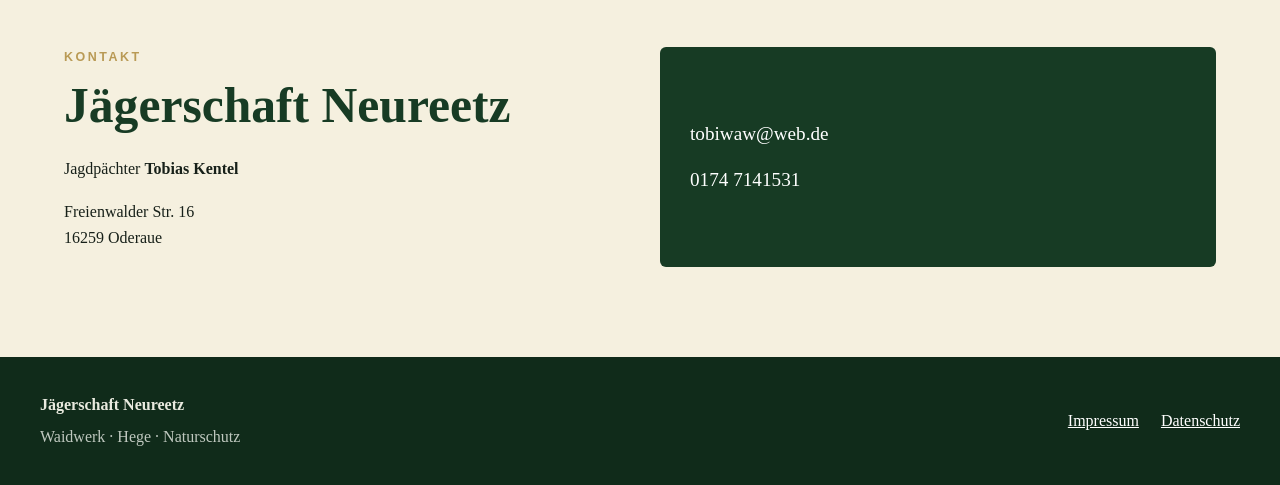
==== commit ebff43cb: "Update index.html" ====
--- a/index.html
+++ b/index.html
@@ -291,7 +291,7 @@
 
           ${
             event.description
-              ? `<p class="event-description">${event.description}</p>`
+             ? `<p class="event-description">${event.description.replace(/\n/g, '<br><br>')}</p>`
               : ''
           }
 
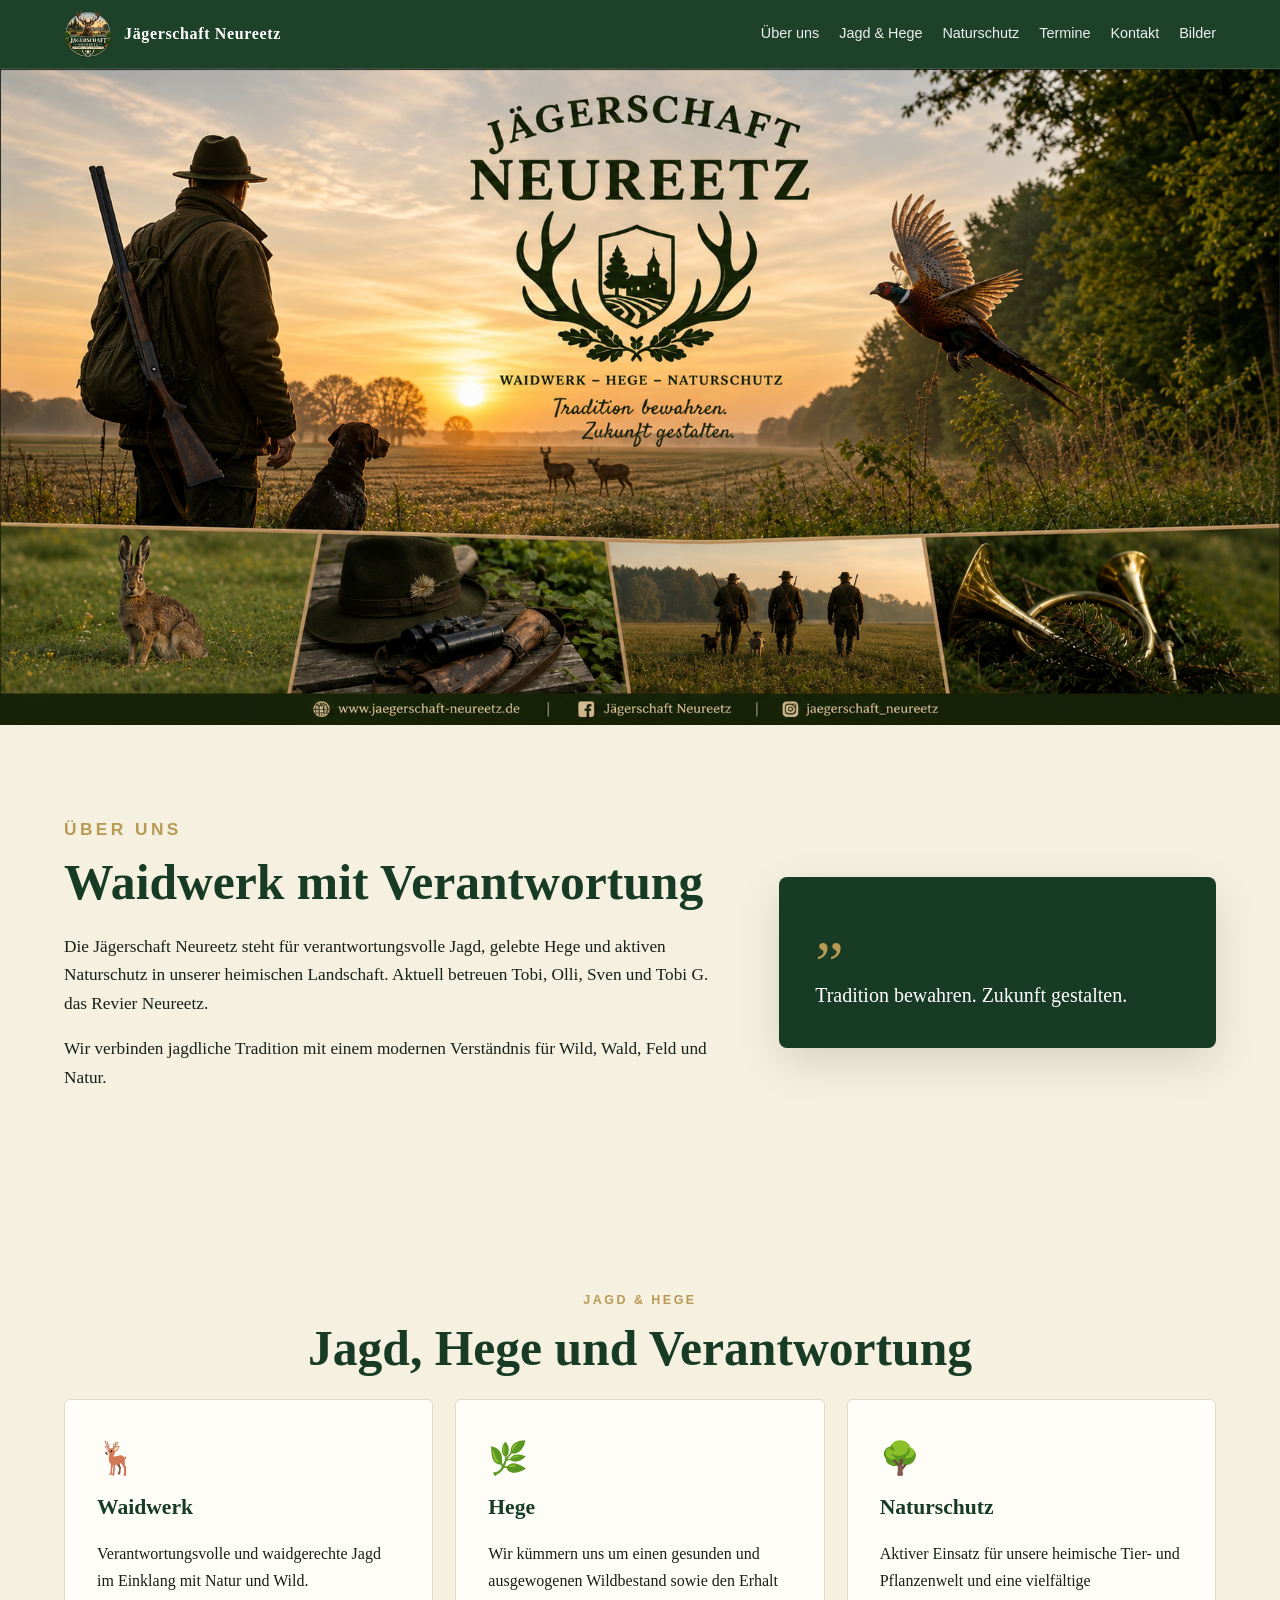
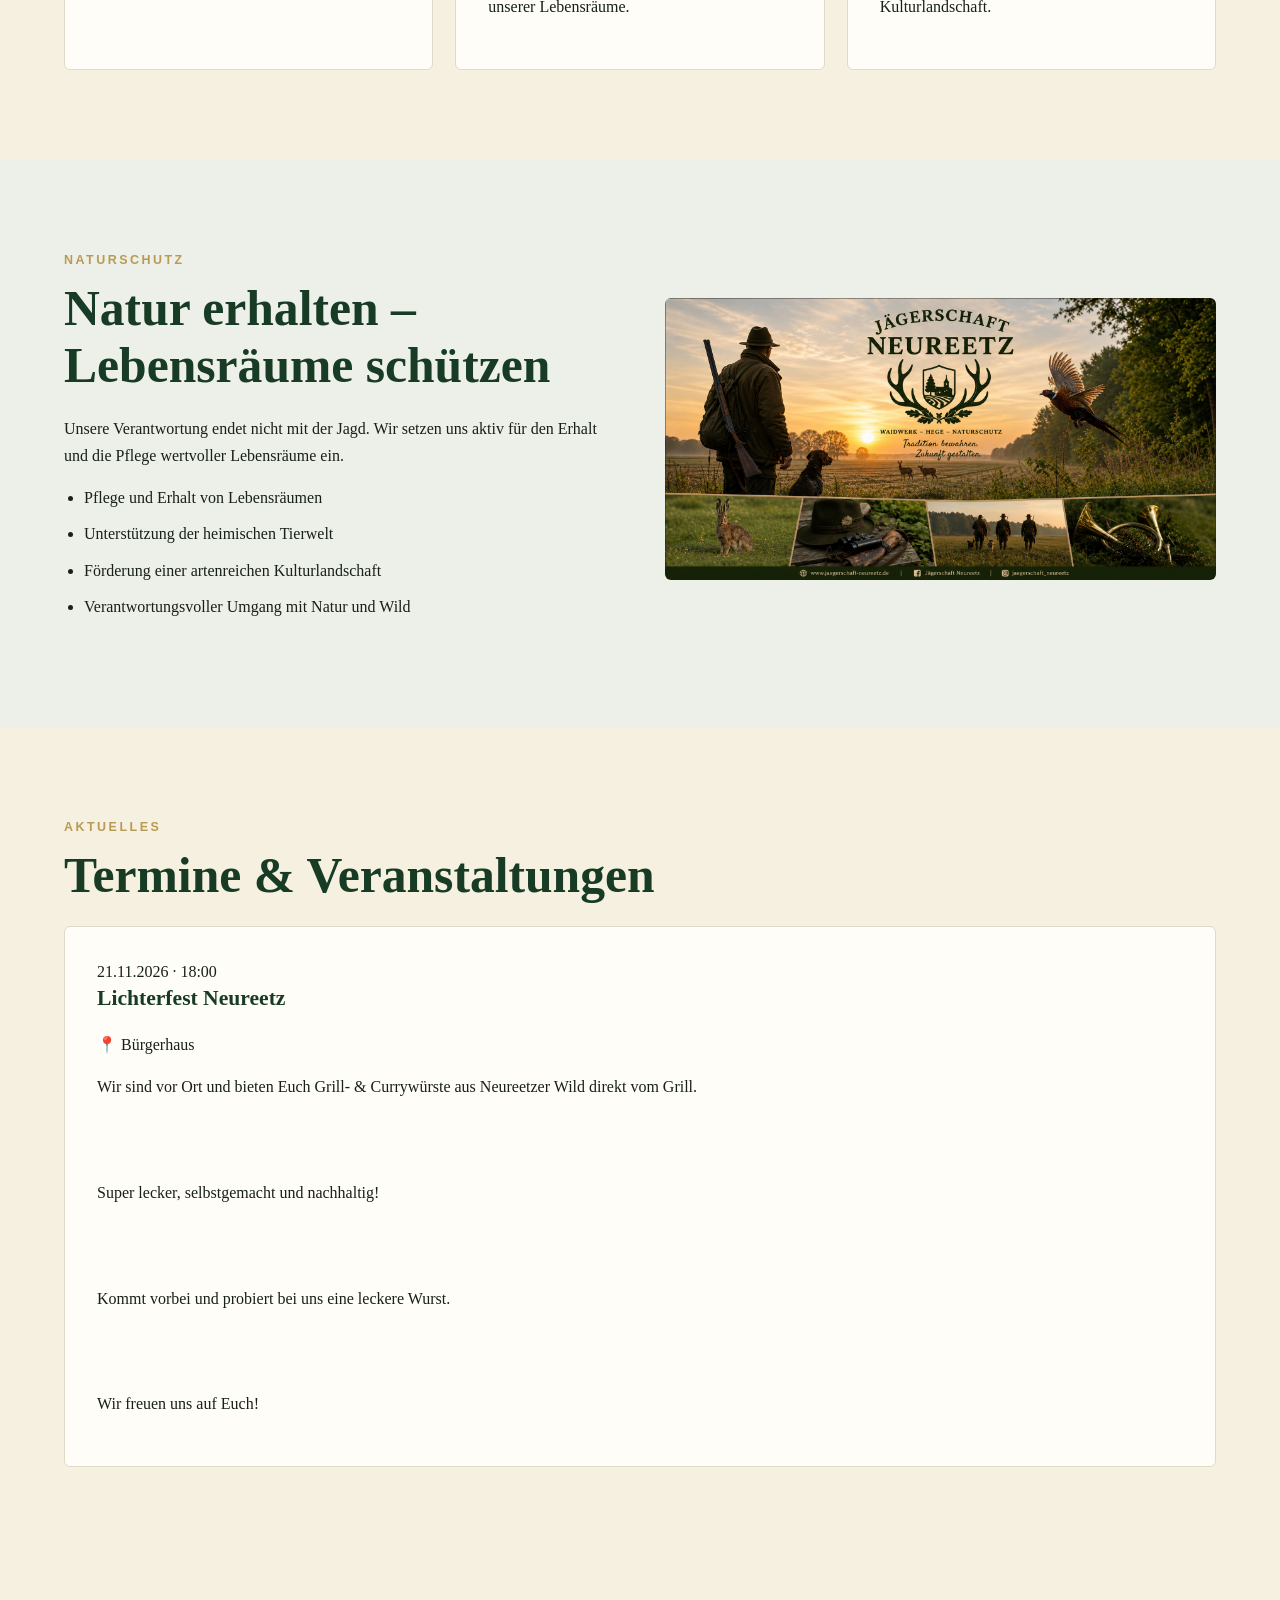
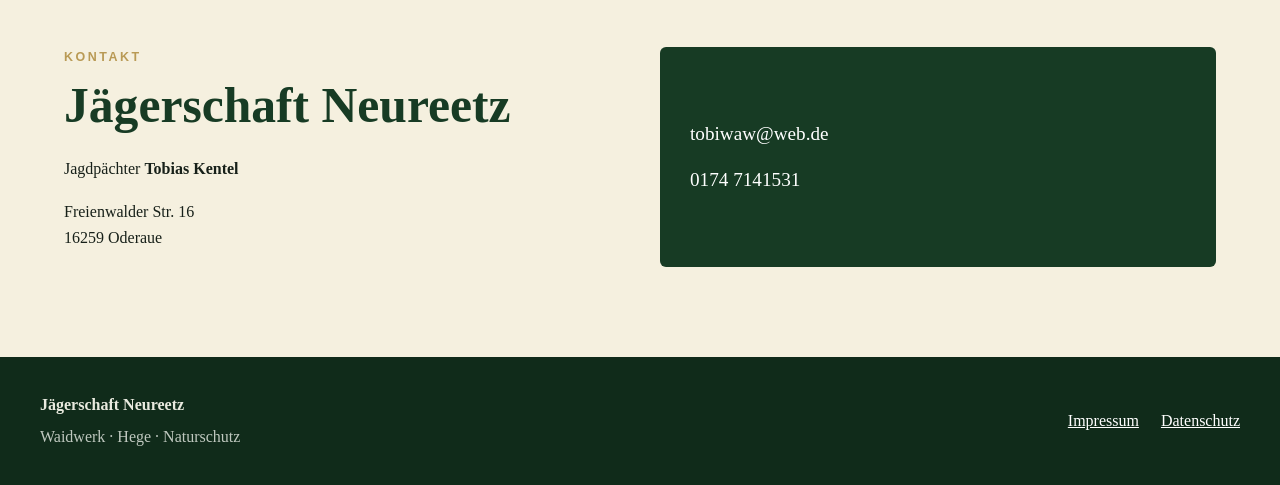
==== commit f8175db5: "Update index.html" ====
--- a/index.html
+++ b/index.html
@@ -23,6 +23,7 @@
       <a href="#naturschutz">Naturschutz</a>
       <a href="#termine">Termine</a>
       <a href="#kontakt">Kontakt</a>
+      <a href="bilder.html">Bilder</a>
     </nav>
   </div>
 </header>
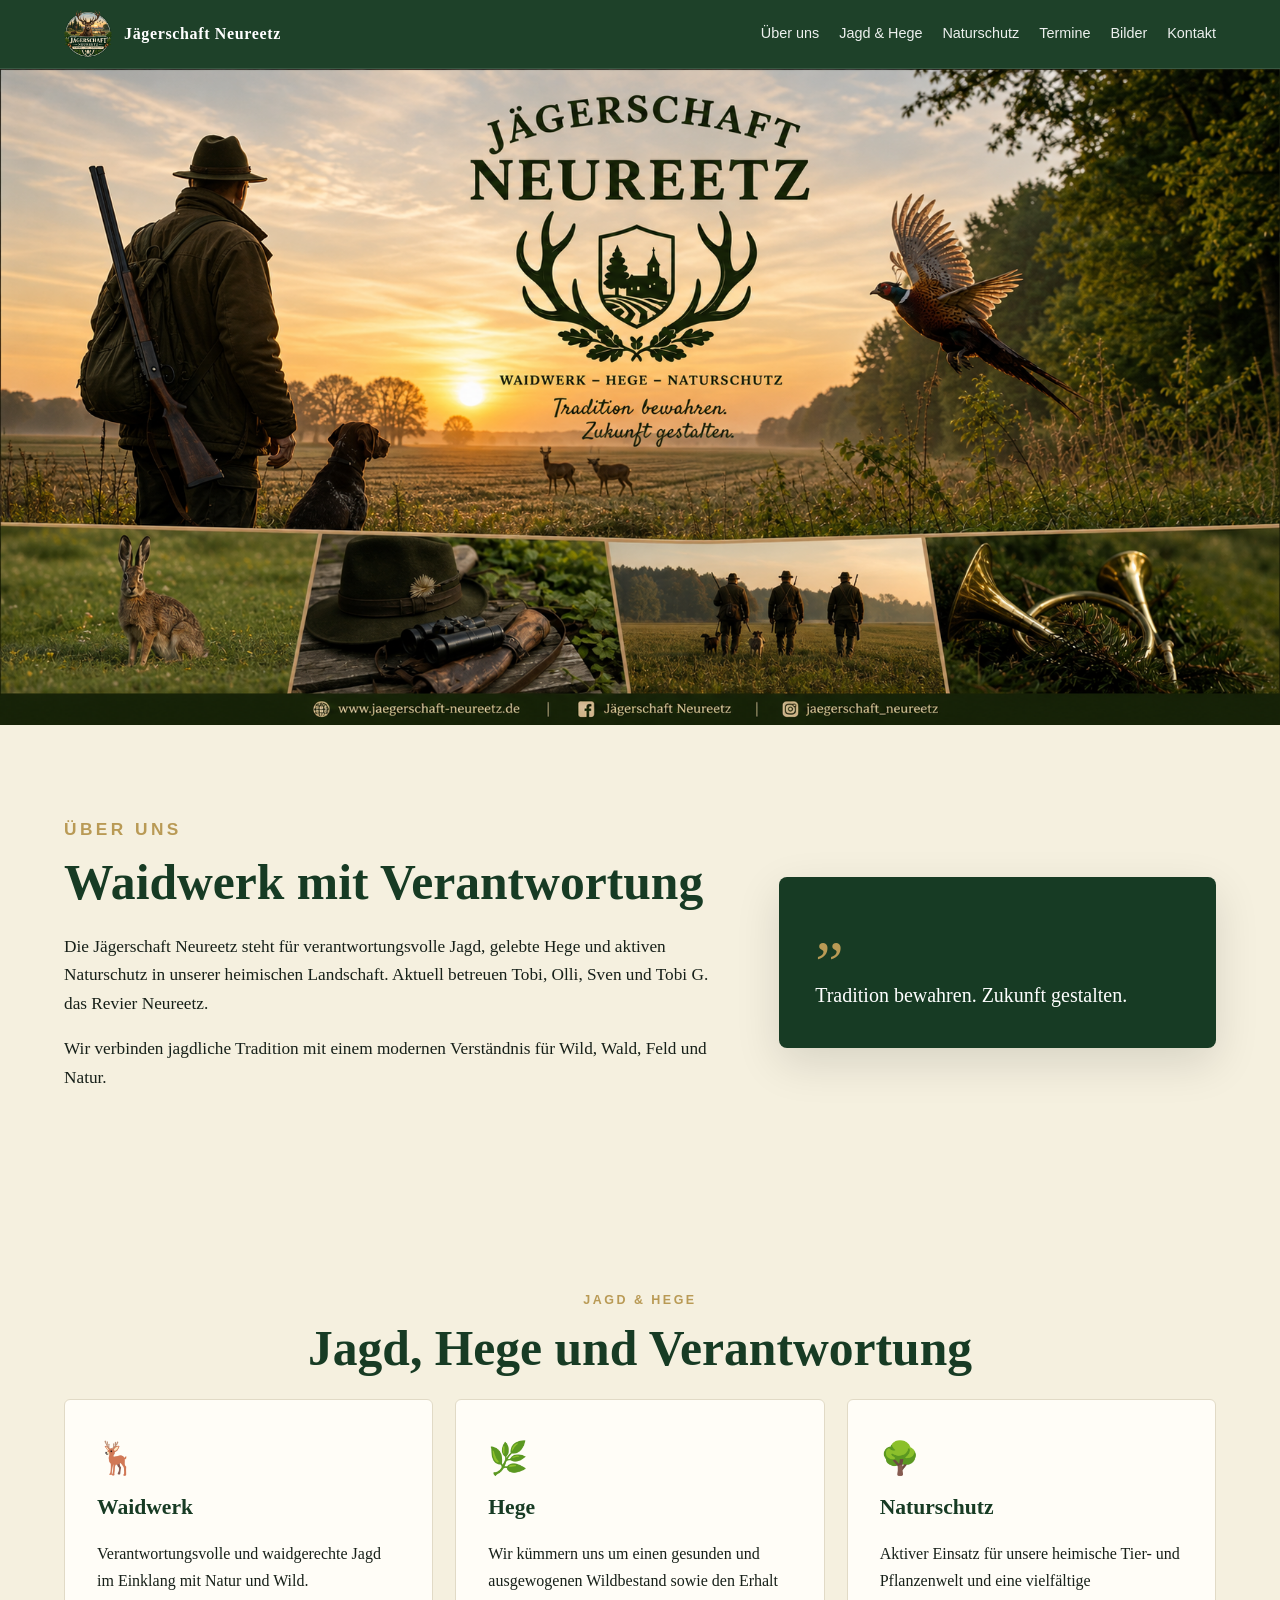
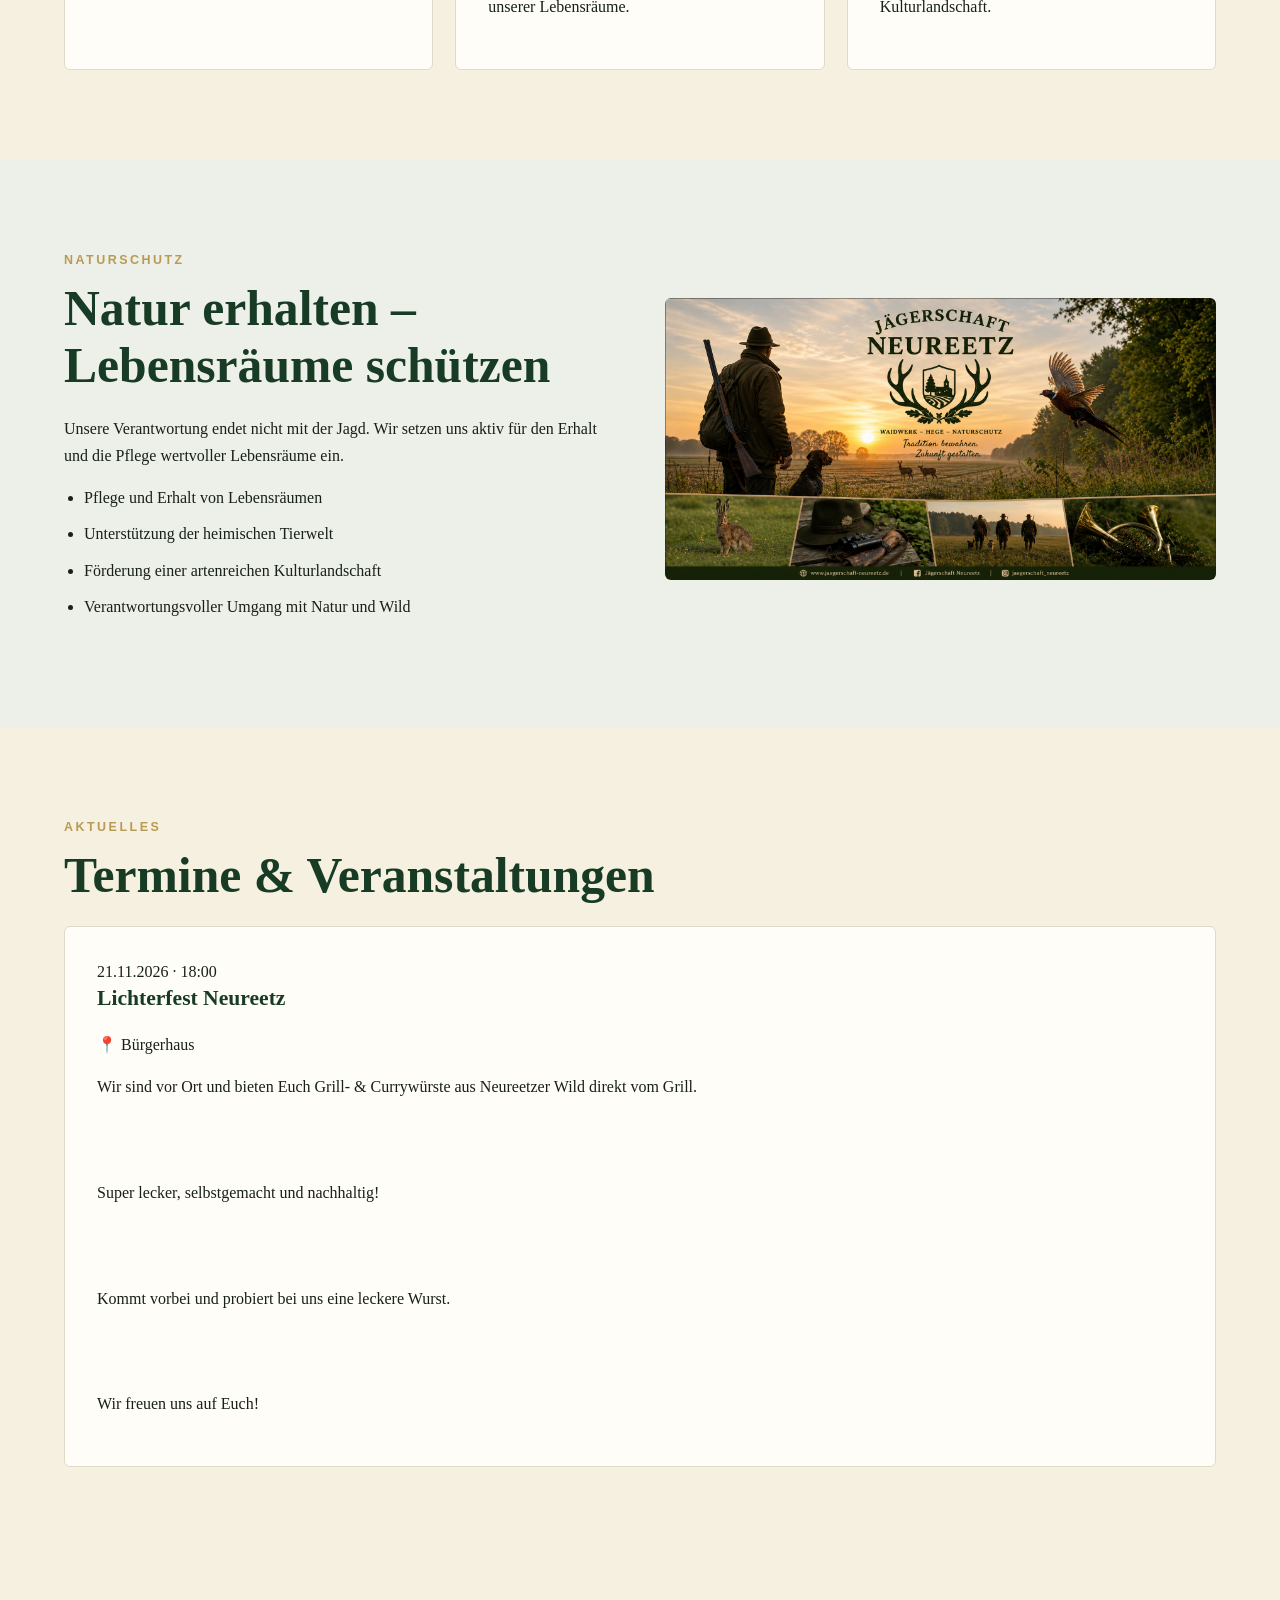
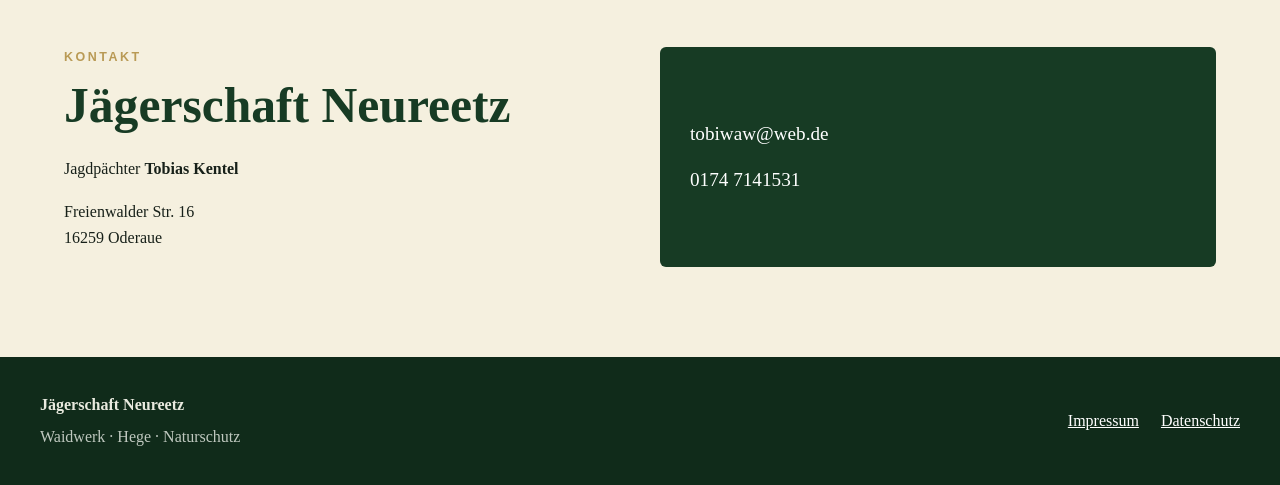
==== commit c0afd951: "Update index.html" ====
--- a/index.html
+++ b/index.html
@@ -22,9 +22,9 @@
       <a href="#hege">Jagd &amp; Hege</a>
       <a href="#naturschutz">Naturschutz</a>
       <a href="#termine">Termine</a>
+       <a href="bilder.html">Bilder</a>
       <a href="#kontakt">Kontakt</a>
-      <a href="bilder.html">Bilder</a>
-    </nav>
+      </nav>
   </div>
 </header>
 
